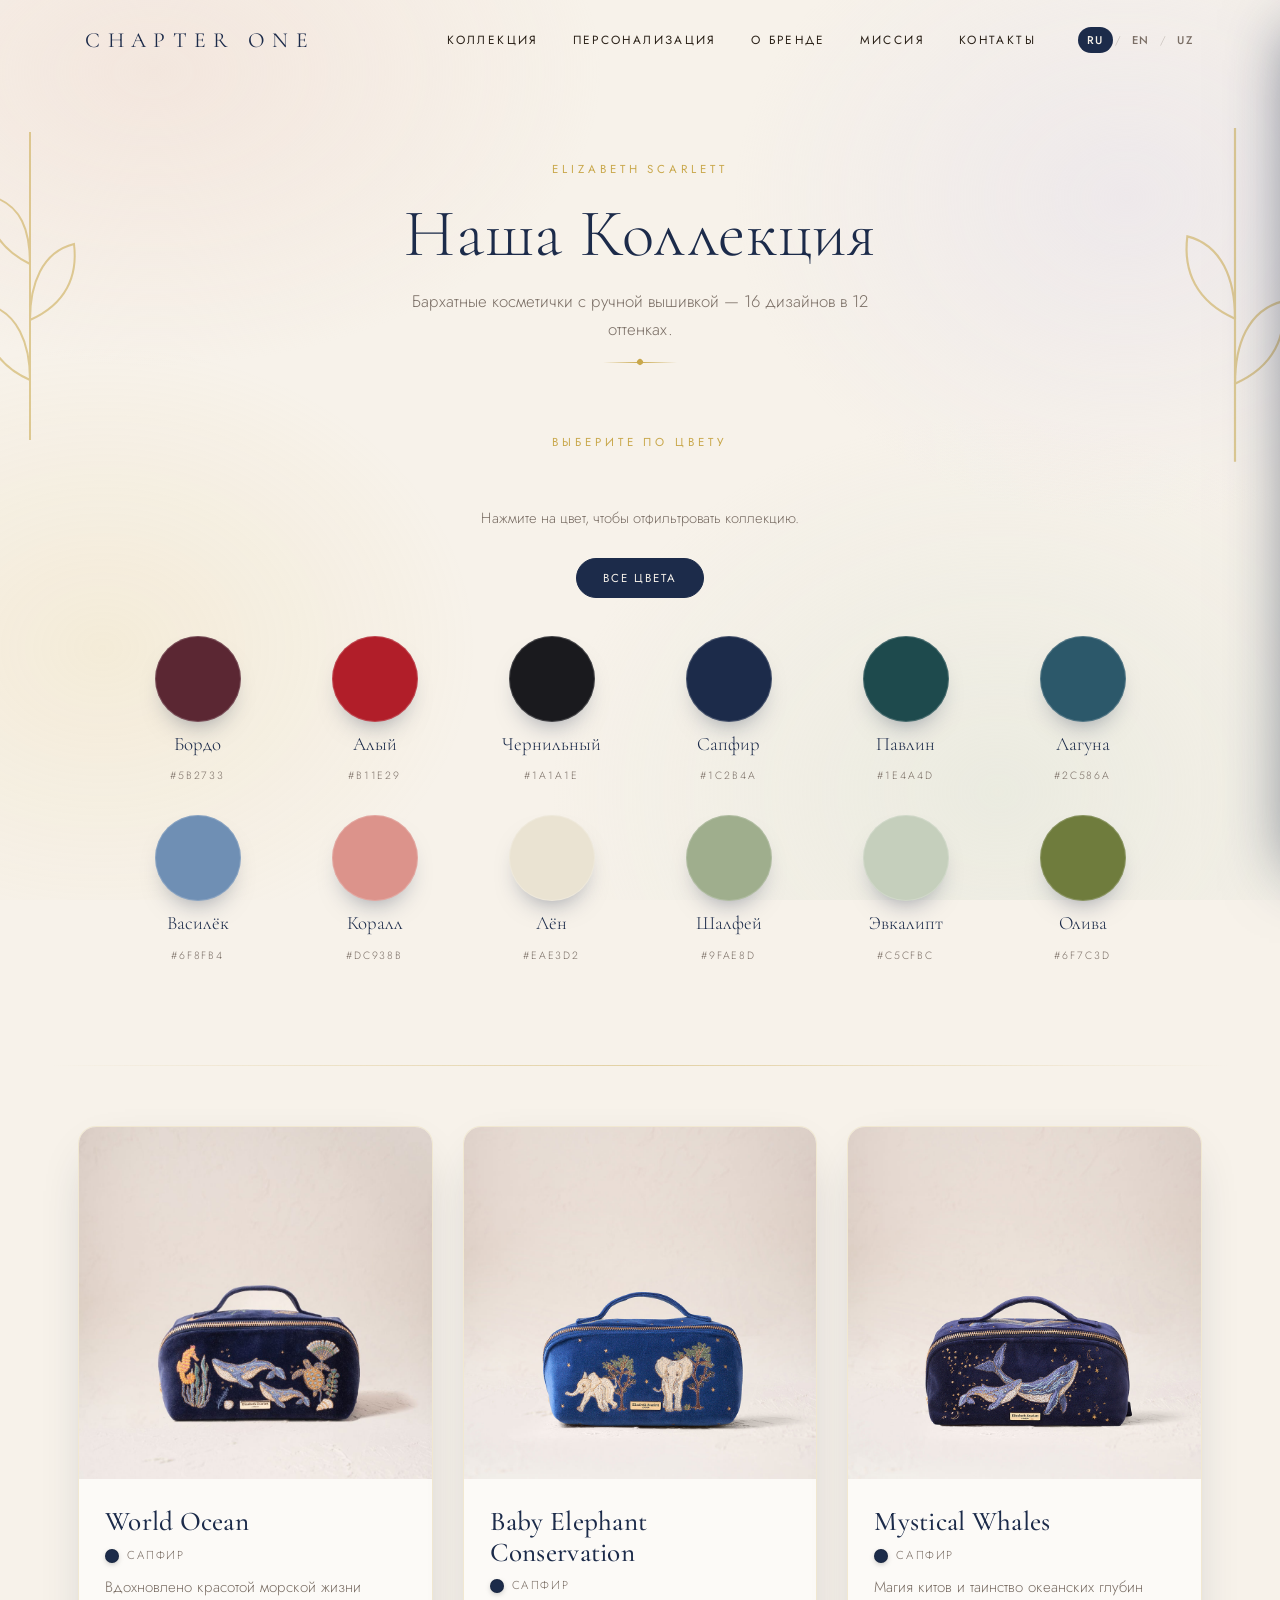
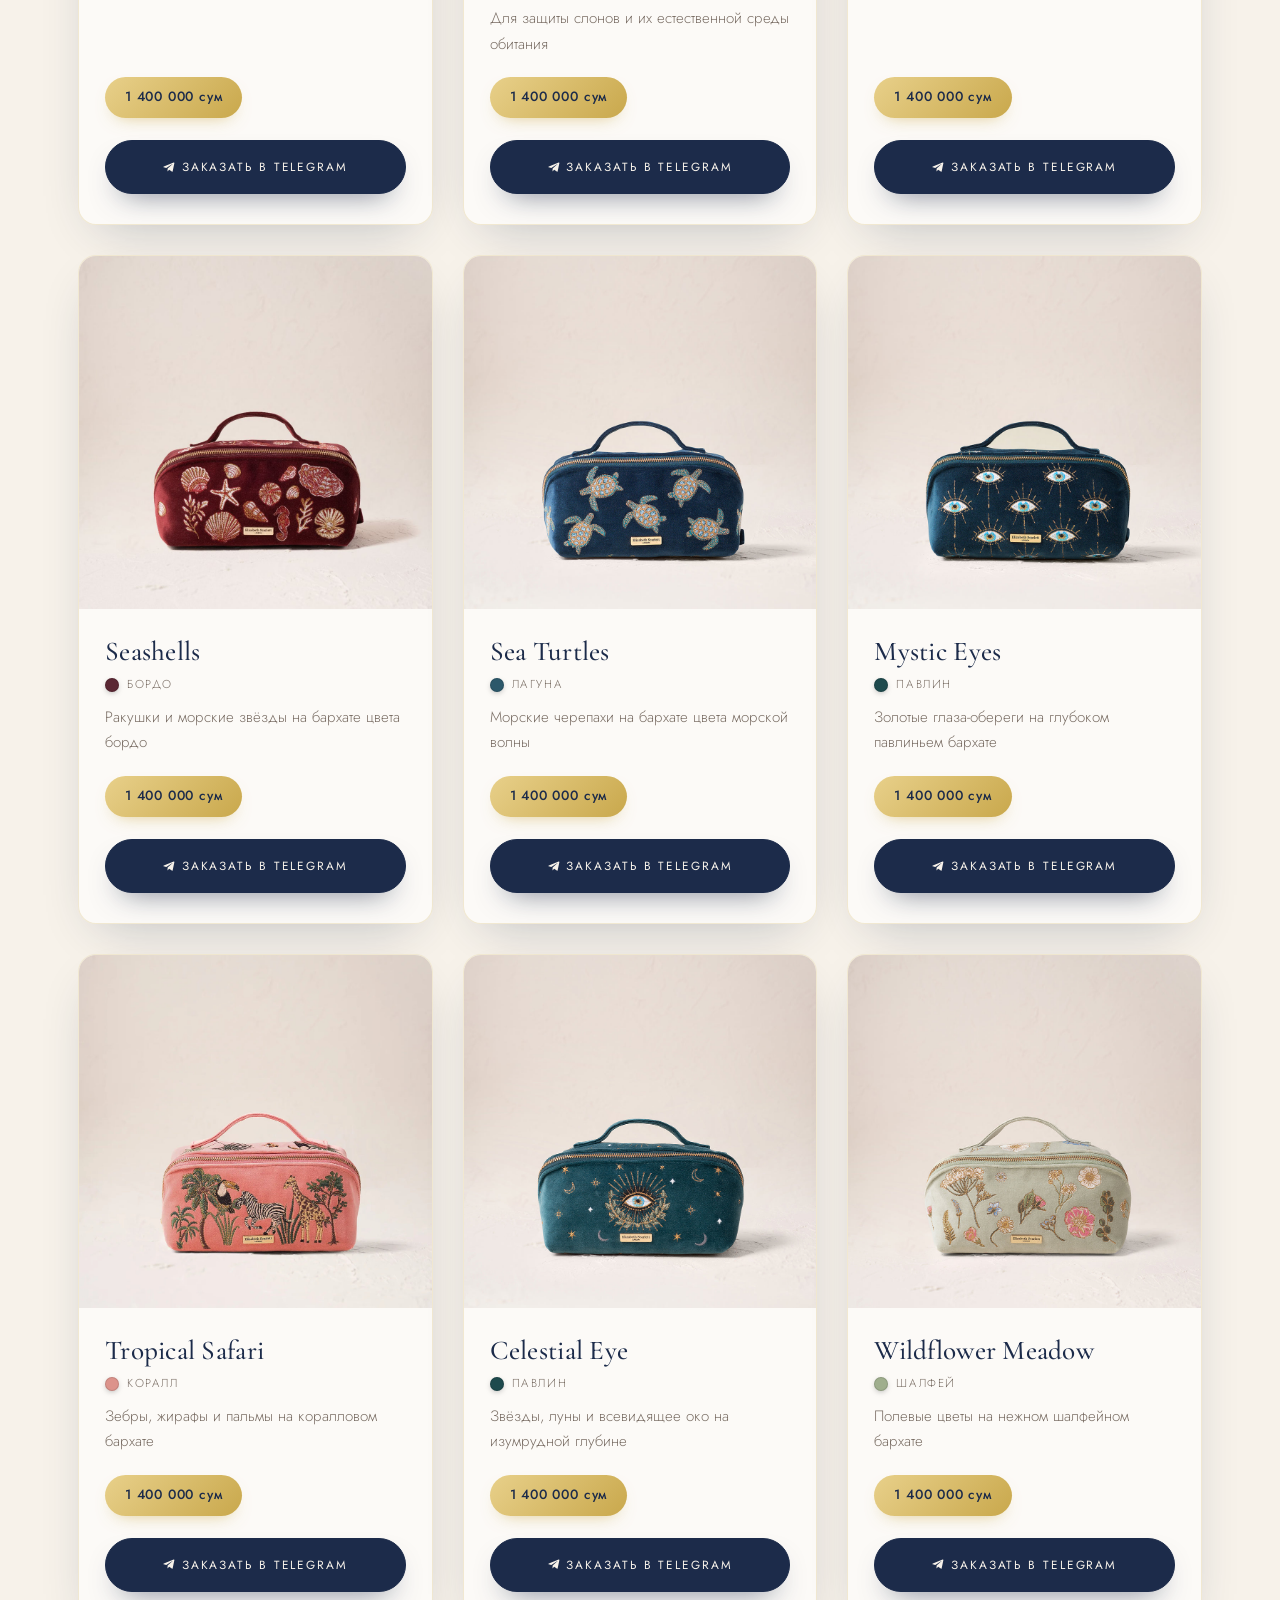
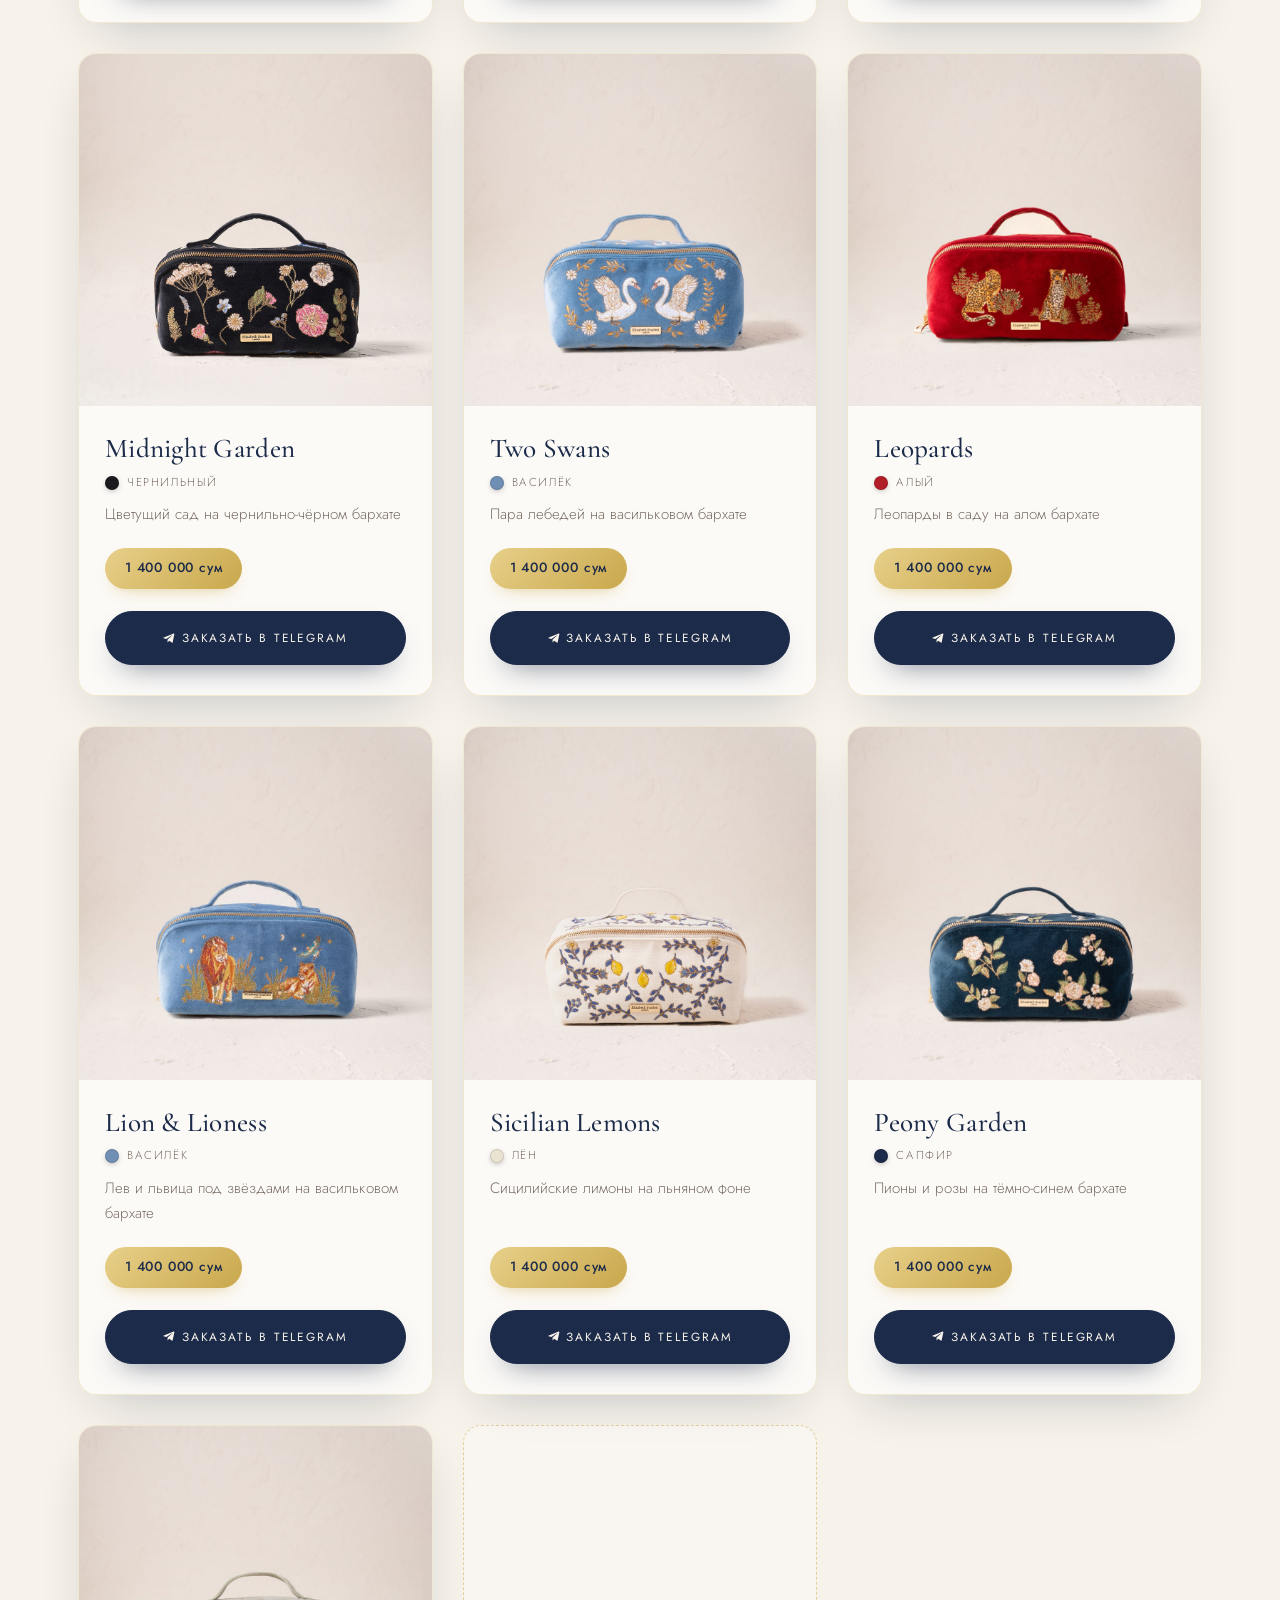
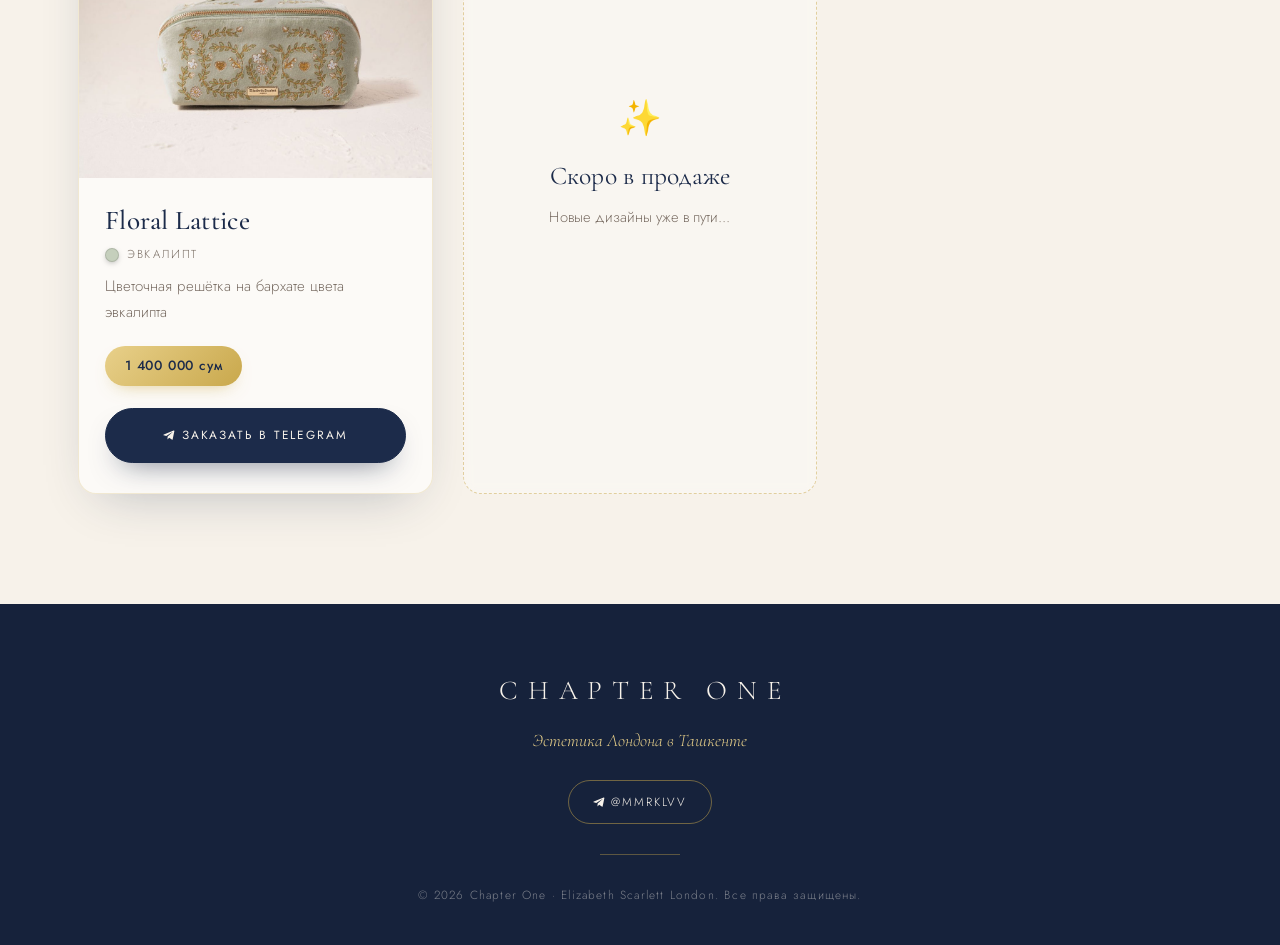
==== collection.html @ e84ec3f2 "Add Chapter One website" ====
<!DOCTYPE html>
<html lang="ru">
<head>
<meta charset="UTF-8" />
<meta name="viewport" content="width=device-width, initial-scale=1.0" />
<title>Коллекция · Chapter One · Elizabeth Scarlett</title>
<meta name="description" content="Полная коллекция Chapter One — бархатные косметички Elizabeth Scarlett. 16 дизайнов в 12 оттенках. Фильтр по цвету." />
<link rel="stylesheet" href="styles.css">
</head>
<body>

<!-- ===================== NAVBAR ===================== -->
<nav class="nav" id="nav">
  <div class="wrap nav-inner">
    <a href="index.html#top" class="brand">CHAPTER ONE</a>
    <div class="nav-links">
      <a href="collection.html" data-i18n="nav.collection">Коллекция</a>
      <a href="index.html#personalize" data-i18n="nav.personalize">Персонализация</a>
      <a href="index.html#about" data-i18n="nav.about">О бренде</a>
      <a href="index.html#mission" data-i18n="nav.mission">Миссия</a>
      <a href="index.html#contact" data-i18n="nav.contact">Контакты</a>
      <div class="lang-switch" data-switch>
        <button data-set-lang="ru">RU</button><span class="lang-sep">/</span>
        <button data-set-lang="en">EN</button><span class="lang-sep">/</span>
        <button data-set-lang="uz">UZ</button>
      </div>
    </div>
    <button class="burger" id="burger" aria-label="Menu"><span></span><span></span><span></span></button>
  </div>
</nav>

<!-- mobile drawer -->
<div class="scrim" id="scrim"></div>
<aside class="drawer" id="drawer">
  <a href="collection.html" data-i18n="nav.collection" data-close>Коллекция</a>
  <a href="index.html#personalize" data-i18n="nav.personalize" data-close>Персонализация</a>
  <a href="index.html#about" data-i18n="nav.about" data-close>О бренде</a>
  <a href="index.html#mission" data-i18n="nav.mission" data-close>Миссия</a>
  <a href="index.html#contact" data-i18n="nav.contact" data-close>Контакты</a>
  <div class="lang-switch" data-switch>
    <button data-set-lang="ru">RU</button><span class="lang-sep">/</span>
    <button data-set-lang="en">EN</button><span class="lang-sep">/</span>
    <button data-set-lang="uz">UZ</button>
  </div>
</aside>

<span id="top"></span>

<!-- ===================== PAGE HERO ===================== -->
<section class="page-hero">
  <div class="deco deco-1"><svg viewBox="0 0 60 160" fill="none" stroke="#C9A84C" stroke-width="1"><path d="M30 160 C30 110 30 60 30 6"/><path d="M30 130 C12 122 6 108 8 92 C24 96 30 112 30 130"/><path d="M30 100 C48 92 54 78 52 62 C36 66 30 82 30 100"/><path d="M30 72 C14 64 8 52 10 38 C26 42 30 56 30 72"/></svg></div>
  <div class="deco deco-2"><svg viewBox="0 0 60 160" fill="none" stroke="#C9A84C" stroke-width="1"><path d="M30 160 C30 110 30 60 30 6"/><path d="M30 124 C12 116 6 102 8 86 C24 90 30 106 30 124"/><path d="M30 94 C48 86 54 72 52 56 C36 60 30 76 30 94"/></svg></div>
  <div class="wrap">
    <span class="eyebrow" data-i18n="collection.eyebrow">Elizabeth Scarlett</span>
    <h1 data-i18n="collection.title">Наша Коллекция</h1>
    <p data-i18n="page.collection.sub">Бархатные косметички с ручной вышивкой — 16 дизайнов в 12 оттенках.</p>
    <div class="gold-rule"></div>
  </div>
</section>

<!-- ===================== COLOUR FILTER ===================== -->
<section class="colors is-filter" id="colors">
  <div class="wrap">
    <div class="section-head reveal">
      <span class="eyebrow" data-i18n="filter.title">Выберите по цвету</span>
    </div>
    <p class="filter-hint reveal" data-i18n="filter.hint">Нажмите на цвет, чтобы отфильтровать коллекцию.</p>
    <div class="filter-allwrap reveal">
      <button class="filter-all active" id="filterAll" data-i18n="filter.all">Все цвета</button>
    </div>
    <div class="swatch-grid" id="swatchGrid"><!-- swatches/filters rendered by JS --></div>
  </div>
</section>

<div class="section-divider"></div>

<!-- ===================== FULL GRID ===================== -->
<section class="collection" id="collection" style="padding-top:60px">
  <div class="wrap">
    <div class="grid" id="grid"><!-- all product cards rendered by JS --></div>
    <p class="empty-note" id="emptyNote" data-i18n="filter.empty">В этом цвете пока нет дизайнов.</p>
  </div>
</section>

<!-- ===================== FOOTER ===================== -->
<footer class="footer">
  <div class="wrap">
    <a href="index.html#top" class="fbrand" style="display:inline-block">CHAPTER ONE</a>
    <div class="ftag" data-i18n="footer.tagline">Эстетика Лондона в Ташкенте</div>
    <a href="https://t.me/mmrklvv" target="_blank" rel="noopener" class="footer-tg">
      <svg class="tg-ico" viewBox="0 0 24 24"><path d="M21.94 4.3 18.7 19.6c-.24 1.08-.88 1.34-1.78.84l-4.92-3.62-2.37 2.28c-.26.26-.48.48-.98.48l.35-4.98 9.06-8.18c.4-.35-.08-.55-.62-.2L6.27 13.5l-4.83-1.5c-1.05-.33-1.07-1.05.22-1.55L20.6 2.8c.87-.32 1.64.2 1.34 1.5Z"/></svg>
      <span>@mmrklvv</span>
    </a>
    <div class="footer-rule"></div>
    <div class="copy" data-i18n="footer.copyright">© 2026 Chapter One · Elizabeth Scarlett London. Все права защищены.</div>
  </div>
</footer>

<script src="app.js"></script>
</body>
</html>
---- styles.css ----
@import url('https://fonts.googleapis.com/css2?family=Cormorant+Garamond:ital,wght@0,300;0,400;0,500;0,600;1,400;1,500&family=Jost:wght@300;400;500&display=swap');

:root{
  --cream:#F7F2EA;
  --cream-dark:#EDE6D6;
  --navy:#1C2B4A;
  --navy-deep:#16223B;
  --gold:#C9A84C;
  --gold-light:#E8D08A;
  --blush:#F0DDD4;
  --lavender:#E5E0EC;
  --sage:#DDE3D5;
  /* ---- velvet collection palette ---- */
  --mulberry:#5B2733;     /* Бордо «Тутовый сад» */
  --scarlet:#B11E29;      /* Алый «Сафьян» */
  --ink:#1A1A1E;          /* Чернильный «Полночь в саду» */
  --peacock:#1E4A4D;      /* Павлин «Изумрудная глубина» */
  --lagoon:#2C586A;       /* Лагуна «Тёплое море» */
  --cornflower:#6F8FB4;   /* Василёк «Утренний свет» */
  --coral:#DC938B;        /* Коралл «Розовый сафари» */
  --linen:#EAE3D2;        /* Лён «Сицилийский лимон» */
  --velvet-sage:#9FAE8D;  /* Шалфей «Дикий луг» */
  --eucalyptus:#C5CFBC;   /* Эвкалипт «Утренняя дымка» */
  --olive:#6F7C3D;        /* Олива «Тосканская роща» */
  /* (Сапфир «Лондонская ночь» = --navy #1C2B4A) */
  --text-dark:#2A2118;
  --text-muted:#7A6E65;
  --serif:'Cormorant Garamond', Georgia, serif;
  --sans:'Jost', system-ui, sans-serif;
  --shadow-soft:0 18px 50px -22px rgba(28,43,74,.30);
  --shadow-card:0 22px 60px -28px rgba(28,43,74,.40);
  --maxw:1180px;
}

*,*::before,*::after{box-sizing:border-box;margin:0;padding:0}

html{scroll-behavior:smooth;-webkit-text-size-adjust:100%}

body{
  font-family:var(--sans);
  font-weight:300;
  color:var(--text-dark);
  background:var(--cream);
  line-height:1.7;
  overflow-x:hidden;
  position:relative;
}

/* watercolor texture layer over the whole page */
body::before{
  content:"";
  position:fixed;
  inset:0;
  z-index:0;
  pointer-events:none;
  background:
    radial-gradient(640px 420px at 12% 8%, rgba(240,221,212,.55), transparent 70%),
    radial-gradient(560px 460px at 88% 22%, rgba(229,224,236,.50), transparent 70%),
    radial-gradient(620px 520px at 78% 88%, rgba(221,227,213,.45), transparent 72%),
    radial-gradient(520px 420px at 8% 72%, rgba(232,208,138,.18), transparent 72%);
}

img{max-width:100%;display:block}
a{color:inherit;text-decoration:none}
button{font-family:inherit;cursor:pointer;border:none;background:none}
ul{list-style:none}

.wrap{max-width:var(--maxw);margin:0 auto;padding:0 28px;position:relative;z-index:2}

h1,h2,h3,h4{font-family:var(--serif);font-weight:400;line-height:1.12;color:var(--navy);letter-spacing:.01em}

/* ----- decorative bits ----- */
.eyebrow{
  font-family:var(--sans);
  font-weight:400;
  text-transform:uppercase;
  letter-spacing:.34em;
  font-size:.72rem;
  color:var(--gold);
}
.gold-rule{
  width:74px;height:1px;margin:18px auto 0;
  background:linear-gradient(90deg,transparent,var(--gold),transparent);
  position:relative;
}
.gold-rule::after{
  content:"";position:absolute;top:50%;left:50%;
  width:6px;height:6px;border-radius:50%;
  background:var(--gold);transform:translate(-50%,-50%) rotate(45deg);
}
.section-divider{
  height:1px;max-width:var(--maxw);margin:0 auto;
  background:linear-gradient(90deg,transparent,rgba(201,168,76,.45),transparent);
  position:relative;z-index:2;
}

.btn{
  display:inline-flex;align-items:center;gap:.55em;
  font-family:var(--sans);font-weight:400;
  letter-spacing:.16em;text-transform:uppercase;font-size:.74rem;
  padding:16px 30px;border-radius:40px;
  transition:transform .35s ease, box-shadow .35s ease, background .35s ease, color .35s ease;
  white-space:nowrap;
}
.btn-primary{
  background:var(--navy);color:var(--cream);
  border:1px solid var(--navy);
  box-shadow:0 14px 30px -16px rgba(28,43,74,.7);
}
.btn-primary:hover{
  background:var(--gold);border-color:var(--gold);color:var(--navy);
  transform:translateY(-3px);
  box-shadow:0 20px 38px -16px rgba(201,168,76,.6);
}
.btn-outline{
  border:1px solid rgba(201,168,76,.7);color:var(--navy);
  background:rgba(255,255,255,.4);
}
.btn-outline:hover{
  border-color:var(--gold);background:var(--gold);color:var(--navy);
  transform:translateY(-3px);
}
.btn-gold{
  background:var(--gold);color:var(--navy);border:1px solid var(--gold);
}
.btn-gold:hover{
  background:var(--gold-light);transform:translateY(-3px);
  box-shadow:0 18px 34px -16px rgba(201,168,76,.65);
}
.tg-ico{width:1.05em;height:1.05em;fill:currentColor;flex:none}

/* twinkling star field helpers */
.star{
  position:absolute;color:var(--gold);
  pointer-events:none;opacity:.0;
  animation:twinkle 4s ease-in-out infinite;
  z-index:1;
}
@keyframes twinkle{
  0%,100%{opacity:.15;transform:scale(.8)}
  50%{opacity:.9;transform:scale(1.15)}
}
@keyframes floaty{
  0%,100%{transform:translateY(0) rotate(0)}
  50%{transform:translateY(-16px) rotate(8deg)}
}

/* reveal on scroll */
.reveal{opacity:0;transform:translateY(34px);transition:opacity .9s ease, transform .9s cubic-bezier(.2,.7,.2,1)}
.reveal.is-visible{opacity:1;transform:none}
.reveal.d1{transition-delay:.08s}
.reveal.d2{transition-delay:.16s}
.reveal.d3{transition-delay:.24s}
.reveal.d4{transition-delay:.32s}

/* ============ LANGUAGE SPLASH ============ */
#splash{
  position:fixed;inset:0;z-index:1000;
  display:flex;align-items:center;justify-content:center;
  background:
    radial-gradient(800px 600px at 50% 30%, rgba(232,208,138,.18), transparent 70%),
    var(--cream);
  transition:opacity .8s ease, visibility .8s ease;
}
#splash.hide{opacity:0;visibility:hidden}
.splash-inner{text-align:center;padding:30px;position:relative;z-index:2}
.splash-mark{
  font-family:var(--serif);font-weight:300;
  font-size:clamp(2.4rem,7vw,4rem);
  letter-spacing:.42em;color:var(--navy);
  padding-left:.42em;
  opacity:0;animation:fadeUp .9s ease .15s forwards;
}
.splash-sub{
  margin-top:14px;font-size:.78rem;letter-spacing:.32em;
  text-transform:uppercase;color:var(--gold);
  opacity:0;animation:fadeUp .9s ease .35s forwards;
}
.splash-wreath{
  width:150px;height:150px;margin:0 auto 26px;
  opacity:0;animation:fadeUp .9s ease forwards;
}
.splash-line{
  margin:30px 0 26px;font-size:.7rem;letter-spacing:.28em;
  text-transform:uppercase;color:var(--text-muted);
  opacity:0;animation:fadeUp .9s ease .5s forwards;
}
.splash-btns{display:flex;gap:14px;justify-content:center;flex-wrap:wrap}
.lang-btn{
  font-family:var(--sans);font-weight:400;
  letter-spacing:.18em;text-transform:uppercase;font-size:.78rem;
  padding:14px 30px;border-radius:40px;
  border:1px solid rgba(201,168,76,.55);
  color:var(--navy);background:rgba(255,255,255,.5);
  transition:all .35s ease;opacity:0;transform:translateY(16px);
}
.lang-btn:hover{background:var(--navy);color:var(--cream);border-color:var(--navy);transform:translateY(-3px)}
.splash-btns .lang-btn:nth-child(1){animation:fadeUp .7s ease .6s forwards}
.splash-btns .lang-btn:nth-child(2){animation:fadeUp .7s ease .74s forwards}
.splash-btns .lang-btn:nth-child(3){animation:fadeUp .7s ease .88s forwards}
@keyframes fadeUp{to{opacity:1;transform:none}}

/* ============ NAVBAR ============ */
.nav{
  position:fixed;top:0;left:0;right:0;z-index:200;
  transition:background .4s ease, box-shadow .4s ease, padding .4s ease;
  padding:22px 0;
}
.nav.scrolled{
  background:rgba(247,242,234,.92);
  backdrop-filter:blur(10px);
  box-shadow:0 8px 30px -18px rgba(28,43,74,.4);
  padding:14px 0;
}
.nav-inner{display:flex;align-items:center;justify-content:space-between;gap:20px}
.brand{
  font-family:var(--serif);font-weight:400;
  font-size:1.35rem;letter-spacing:.34em;color:var(--navy);
  padding-left:.34em;white-space:nowrap;
}
.nav-links{display:flex;align-items:center;gap:34px}
.nav-links a{
  font-size:.74rem;letter-spacing:.2em;text-transform:uppercase;
  color:var(--text-dark);position:relative;padding:4px 0;font-weight:400;
}
.nav-links a::after{
  content:"";position:absolute;left:0;bottom:-2px;width:0;height:1px;
  background:var(--gold);transition:width .35s ease;
}
.nav-links a:hover{color:var(--navy)}
.nav-links a:hover::after{width:100%}

.lang-switch{display:flex;align-items:center;gap:2px;margin-left:8px}
.lang-switch button{
  font-size:.7rem;letter-spacing:.12em;font-weight:500;
  color:var(--text-muted);padding:5px 9px;border-radius:20px;
  transition:all .3s ease;
}
.lang-switch button.active{background:var(--navy);color:var(--cream)}
.lang-switch button:not(.active):hover{color:var(--navy)}
.lang-sep{color:rgba(122,110,101,.4);font-size:.7rem}

.burger{display:none;flex-direction:column;gap:5px;padding:8px;z-index:210}
.burger span{display:block;width:24px;height:1.6px;background:var(--navy);transition:.35s ease}
.burger.open span:nth-child(1){transform:translateY(6.6px) rotate(45deg)}
.burger.open span:nth-child(2){opacity:0}
.burger.open span:nth-child(3){transform:translateY(-6.6px) rotate(-45deg)}

/* mobile drawer */
.drawer{
  position:fixed;top:0;right:0;bottom:0;width:78%;max-width:330px;
  background:var(--cream);z-index:205;
  transform:translateX(100%);transition:transform .45s cubic-bezier(.4,0,.2,1);
  box-shadow:-20px 0 60px -30px rgba(28,43,74,.6);
  padding:96px 34px 40px;display:flex;flex-direction:column;gap:6px;
}
.drawer.open{transform:translateX(0)}
.drawer a{
  font-family:var(--serif);font-size:1.5rem;color:var(--navy);
  padding:14px 0;border-bottom:1px solid rgba(201,168,76,.25);
}
.drawer .lang-switch{margin:24px 0 0}
.scrim{
  position:fixed;inset:0;background:rgba(28,43,74,.35);
  z-index:204;opacity:0;visibility:hidden;transition:.4s ease;
}
.scrim.open{opacity:1;visibility:visible}

/* ============ HERO ============ */
.hero{
  min-height:100vh;display:flex;align-items:center;
  position:relative;overflow:hidden;padding:140px 0 80px;
}
.hero-grid{
  display:grid;grid-template-columns:1.05fr .95fr;gap:50px;align-items:center;
}
.hero-overline{margin-bottom:26px}
.hero h1{
  font-size:clamp(2.6rem,6vw,5rem);
  font-weight:300;line-height:1.04;letter-spacing:.005em;
}
.hero h1 .accent{font-style:italic;color:var(--gold)}
.hero-sub{
  font-family:var(--serif);font-style:italic;font-weight:400;
  font-size:clamp(1.15rem,2.3vw,1.6rem);
  color:var(--text-muted);margin-top:24px;max-width:30ch;
}
.hero-cta{display:flex;gap:16px;margin-top:40px;flex-wrap:wrap}

.hero-art{position:relative;display:flex;justify-content:center;align-items:center;min-height:420px}
.hero-medallion{
  width:min(440px,90%);aspect-ratio:1;border-radius:50%;
  background:
    radial-gradient(circle at 50% 42%, rgba(255,255,255,.6), transparent 60%),
    radial-gradient(circle, rgba(229,224,236,.7), rgba(240,221,212,.5));
  display:flex;align-items:center;justify-content:center;
  box-shadow:inset 0 0 80px rgba(201,168,76,.12);
  position:relative;
}
.hero-medallion::before{
  content:"";position:absolute;inset:14px;border-radius:50%;
  border:1px solid rgba(201,168,76,.35);
}
.hero-medallion::after{
  content:"";position:absolute;inset:28px;border-radius:50%;
  border:1px dashed rgba(201,168,76,.3);
}
.hero-wreath{width:84%;animation:floaty 9s ease-in-out infinite}

/* ============ COLLECTION ============ */
section{position:relative;z-index:2}
.section-head{text-align:center;max-width:620px;margin:0 auto 60px}
.section-head .eyebrow{display:block;margin-bottom:16px}
.section-head h2{font-size:clamp(2.2rem,4.5vw,3.4rem);font-weight:300}
.section-head p{color:var(--text-muted);margin-top:18px;font-size:1rem}

.collection{padding:110px 0}
.grid{
  display:grid;grid-template-columns:repeat(3,1fr);gap:30px;
}
.card{
  background:rgba(255,255,255,.62);
  border:1px solid rgba(201,168,76,.22);
  border-radius:18px;overflow:hidden;
  display:flex;flex-direction:column;
  box-shadow:var(--shadow-soft);
  transition:transform .5s cubic-bezier(.2,.7,.2,1), box-shadow .5s ease, border-color .5s ease;
  position:relative;
}
.card:hover{
  transform:translateY(-10px);
  box-shadow:var(--shadow-card),0 0 0 1px rgba(201,168,76,.5);
  border-color:rgba(201,168,76,.6);
}
.card-img{
  background:linear-gradient(160deg,var(--cream-dark),var(--cream));
  aspect-ratio:1/1;overflow:hidden;
}
.card-img img{
  width:100%;height:100%;object-fit:cover;
  transition:transform .8s cubic-bezier(.2,.7,.2,1);
}
.card:hover .card-img img{transform:scale(1.05)}
.card-body{padding:28px 26px 30px;display:flex;flex-direction:column;flex:1}
.card-body h3{font-size:1.7rem;font-weight:500}
.card-color{display:flex;align-items:center;gap:8px;margin-top:8px;font-size:.72rem;letter-spacing:.14em;text-transform:uppercase;color:var(--text-muted)}
.card-color .dot{width:14px;height:14px;border-radius:50%;box-shadow:inset 0 0 0 1px rgba(0,0,0,.12), 0 2px 6px -2px rgba(0,0,0,.4);flex:none}
.card-body .desc{color:var(--text-muted);margin:10px 0 20px;font-size:.94rem;flex:1}
.price-pill{
  align-self:flex-start;
  background:linear-gradient(135deg,var(--gold-light),var(--gold));
  color:var(--navy);font-weight:500;letter-spacing:.06em;
  padding:9px 20px;border-radius:30px;font-size:.84rem;
  margin-bottom:22px;box-shadow:0 8px 18px -10px rgba(201,168,76,.7);
}
.card .btn{justify-content:center;width:100%}

/* coming soon */
.card-soon{
  background:rgba(255,255,255,.32);
  backdrop-filter:blur(6px);
  border:1.5px dashed rgba(201,168,76,.5);
  border-radius:18px;
  display:flex;flex-direction:column;align-items:center;justify-content:center;
  text-align:center;padding:50px 30px;min-height:300px;gap:14px;
  transition:transform .5s ease, border-color .5s ease;
}
.card-soon:hover{transform:translateY(-6px);border-color:var(--gold)}
.card-soon .soon-ico{font-size:2.2rem;animation:floaty 7s ease-in-out infinite}
.card-soon h3{font-size:1.6rem;font-weight:400;color:var(--navy)}
.card-soon p{color:var(--text-muted);font-size:.92rem;max-width:24ch}

/* ============ FEATURES ============ */
.features{padding:100px 0;background:linear-gradient(180deg,transparent,rgba(237,230,214,.5),transparent)}
.feat-grid{display:grid;grid-template-columns:repeat(4,1fr);gap:24px}
.feat{
  background:rgba(255,255,255,.6);
  border:1px solid rgba(201,168,76,.28);
  border-radius:16px;padding:34px 24px;text-align:center;
  transition:transform .5s ease, box-shadow .5s ease;
}
.feat:hover{transform:translateY(-6px);box-shadow:var(--shadow-soft)}
.feat-ico{
  width:64px;height:64px;border-radius:50%;
  background:var(--navy);color:var(--gold-light);
  display:flex;align-items:center;justify-content:center;
  margin:0 auto 20px;font-size:1.5rem;
  box-shadow:0 12px 26px -14px rgba(28,43,74,.7);
}
.feat-ico svg{width:30px;height:30px;stroke:var(--gold-light);fill:none;stroke-width:1.4}
.feat h4{font-size:1.3rem;font-weight:500;margin-bottom:8px}
.feat p{color:var(--text-muted);font-size:.88rem}

/* ============ ABOUT ============ */
.about{padding:110px 0}
.about-grid{display:grid;grid-template-columns:1.1fr .9fr;gap:64px;align-items:center}
.about-text .eyebrow{display:block;margin-bottom:18px}
.about-text h2{font-size:clamp(2rem,4vw,3rem);font-weight:300;margin-bottom:26px}
.about-body{color:var(--text-dark);font-size:1.04rem;line-height:1.85;font-weight:300}
.about-body::first-letter{
  font-family:var(--serif);font-size:3.6rem;font-weight:500;
  color:var(--gold);float:left;line-height:.82;
  margin:6px 12px 0 0;
}
.about-quote{
  font-family:var(--serif);font-style:italic;font-weight:400;
  font-size:clamp(1.3rem,2.6vw,1.85rem);
  color:var(--navy);margin-top:34px;line-height:1.4;
  padding-left:22px;border-left:2px solid var(--gold);
}
.about-art{position:relative;display:flex;justify-content:center}
.about-frame{
  width:100%;max-width:420px;aspect-ratio:4/5;border-radius:200px 200px 18px 18px;
  overflow:hidden;position:relative;
  border:1px solid rgba(201,168,76,.4);
  box-shadow:var(--shadow-card);
  background:linear-gradient(160deg,var(--navy),var(--navy-deep));
}
.about-frame img{width:100%;height:100%;object-fit:cover;opacity:.96}
.about-badge{
  position:absolute;bottom:-26px;left:-26px;
  width:120px;height:120px;border-radius:50%;
  background:var(--cream);border:1px solid rgba(201,168,76,.5);
  display:flex;flex-direction:column;align-items:center;justify-content:center;
  text-align:center;box-shadow:var(--shadow-soft);
  font-family:var(--serif);
}
.about-badge .b1{font-size:.62rem;letter-spacing:.22em;text-transform:uppercase;color:var(--gold);font-family:var(--sans)}
.about-badge .b2{font-size:1.5rem;color:var(--navy);line-height:1.1}
.about-badge .b3{font-size:.6rem;letter-spacing:.18em;text-transform:uppercase;color:var(--text-muted);font-family:var(--sans)}

/* ============ MISSION ============ */
.mission{
  background:radial-gradient(900px 600px at 50% 0%, #243758, var(--navy) 60%);
  color:var(--cream);padding:120px 0;position:relative;overflow:hidden;
}
.mission .wrap{text-align:center;max-width:760px}
.mission .eyebrow{color:var(--gold-light)}
.mission-pct{
  font-family:var(--serif);font-weight:300;
  font-size:clamp(6rem,18vw,11rem);line-height:.9;
  color:var(--gold);margin:18px 0 6px;
  text-shadow:0 18px 50px rgba(0,0,0,.35);
}
.mission h2{color:var(--cream);font-size:clamp(1.8rem,3.5vw,2.6rem);font-weight:300;margin-bottom:24px}
.mission p{color:rgba(247,242,234,.82);font-size:1.1rem;max-width:60ch;margin:0 auto;font-weight:300}
.mission-ico{display:flex;justify-content:center;gap:30px;margin-top:42px;font-size:2rem}
.mission-ico span{animation:floaty 6s ease-in-out infinite}
.mission-ico span:nth-child(2){animation-delay:.6s}
.mission-ico span:nth-child(3){animation-delay:1.2s}
.mission-ico span:nth-child(4){animation-delay:1.8s}

/* ============ CONTACT ============ */
.contact{padding:120px 0;text-align:center}
.contact h2{font-size:clamp(2.2rem,4.5vw,3.2rem);font-weight:300;margin-bottom:14px}
.contact p.lead{color:var(--text-muted);max-width:46ch;margin:0 auto 38px;font-size:1.05rem}
.contact .btn{font-size:.82rem;padding:20px 40px}
.contact .note{margin-top:22px;font-family:var(--serif);font-style:italic;font-size:1.25rem;color:var(--navy)}

/* ============ FOOTER ============ */
.footer{
  background:var(--navy-deep);color:rgba(247,242,234,.8);
  padding:64px 0 40px;text-align:center;position:relative;
}
.footer .fbrand{
  font-family:var(--serif);font-size:1.7rem;letter-spacing:.36em;
  color:var(--cream);padding-left:.36em;margin-bottom:12px;
}
.footer .ftag{font-style:italic;font-family:var(--serif);font-size:1.1rem;color:var(--gold-light);margin-bottom:24px}
.footer-tg{
  display:inline-flex;align-items:center;gap:.5em;
  border:1px solid rgba(201,168,76,.5);border-radius:40px;
  padding:11px 24px;font-size:.74rem;letter-spacing:.16em;text-transform:uppercase;
  color:var(--cream);transition:all .35s ease;
}
.footer-tg:hover{background:var(--gold);color:var(--navy);border-color:var(--gold)}
.footer-rule{width:80px;height:1px;background:rgba(201,168,76,.4);margin:30px auto}
.footer .copy{font-size:.74rem;letter-spacing:.1em;color:rgba(247,242,234,.45)}

/* decorative sprigs absolutely placed */
.deco{position:absolute;z-index:1;pointer-events:none;opacity:.55}
.deco svg{width:100%;height:100%;display:block}
.deco-1{top:120px;left:-30px;width:120px}
.deco-2{top:30%;right:-20px;width:130px;transform:scaleX(-1)}
.deco-3{bottom:8%;left:2%;width:110px}

/* ============ REAL LOGO ============ */
/* logo image has a cream background (no alpha); multiply blends the seam on cream */
.logo-img{mix-blend-mode:multiply}
.splash-logo{
  width:188px;height:188px;margin:0 auto 22px;border-radius:50%;
  object-fit:cover;mix-blend-mode:multiply;
  opacity:0;animation:fadeUp .9s ease forwards;
}
.hero-logo{
  width:92%;max-width:430px;border-radius:50%;
  mix-blend-mode:multiply;animation:floaty 9s ease-in-out infinite;
}

/* ============ COLORS / SWATCHES ============ */
.colors{padding:100px 0}
.swatch-grid{
  display:grid;grid-template-columns:repeat(6,1fr);gap:30px 22px;max-width:1040px;margin:0 auto;
}
.swatch{display:flex;flex-direction:column;align-items:center;text-align:center;gap:12px}
.swatch-chip{
  width:86px;height:86px;border-radius:50%;
  box-shadow:inset 0 0 0 1px rgba(255,255,255,.18), 0 14px 26px -14px rgba(28,43,74,.5);
  position:relative;transition:transform .45s cubic-bezier(.2,.7,.2,1), box-shadow .45s ease;
}
.swatch-chip::after{
  content:"";position:absolute;inset:0;border-radius:50%;
  border:1px solid rgba(201,168,76,.5);opacity:0;transition:opacity .4s ease;
}
.swatch:hover .swatch-chip{transform:translateY(-6px) scale(1.05)}
.swatch:hover .swatch-chip::after{opacity:1}
.swatch-name{font-family:var(--serif);font-size:1.18rem;color:var(--navy);line-height:1.15}
.swatch-hex{font-size:.66rem;letter-spacing:.18em;color:var(--text-muted);text-transform:uppercase}

/* ============ PERSONALIZATION ============ */
.personalize{padding:110px 0;position:relative}
.personalize .wrap{display:grid;grid-template-columns:1fr 1fr;gap:60px;align-items:center}
.pers-media{position:relative;display:flex;justify-content:center}
.pers-media img{
  width:100%;max-width:440px;border-radius:18px;
  box-shadow:var(--shadow-card);border:1px solid rgba(201,168,76,.3);
}
.pers-media .pers-back{
  position:absolute;width:62%;max-width:280px;border-radius:16px;
  top:-26px;left:6%;transform:rotate(-5deg);z-index:-1;opacity:.92;
  border:1px solid rgba(201,168,76,.3);box-shadow:var(--shadow-soft);
}
.pers-text .eyebrow{display:block;margin-bottom:16px}
.pers-text h2{font-size:clamp(2rem,4vw,3rem);font-weight:300;margin-bottom:18px}
.pers-text .lead{color:var(--text-muted);font-size:1.05rem;margin-bottom:28px;max-width:42ch}
.pers-meta{display:flex;gap:14px;flex-wrap:wrap;margin-bottom:30px}
.pers-pill{
  display:flex;flex-direction:column;gap:2px;
  background:rgba(255,255,255,.6);border:1px solid rgba(201,168,76,.3);
  border-radius:14px;padding:14px 22px;
}
.pers-pill .pk{font-size:.62rem;letter-spacing:.2em;text-transform:uppercase;color:var(--gold)}
.pers-pill .pv{font-family:var(--serif);font-size:1.35rem;color:var(--navy)}
.pers-steps{display:grid;grid-template-columns:repeat(3,1fr);gap:18px;margin-bottom:34px}
.pers-step{text-align:center}
.pers-step .sn{
  width:42px;height:42px;border-radius:50%;margin:0 auto 12px;
  display:flex;align-items:center;justify-content:center;
  background:var(--navy);color:var(--gold-light);font-family:var(--serif);font-size:1.2rem;
}
.pers-step h4{font-size:1.12rem;font-weight:500;margin-bottom:4px}
.pers-step p{font-size:.82rem;color:var(--text-muted)}

/* ============ RESPONSIVE ============ */
@media (max-width:1199px){
  .feat-grid{grid-template-columns:repeat(2,1fr)}
  .swatch-grid{grid-template-columns:repeat(4,1fr)}
}
@media (max-width:900px){
  .hero-grid{grid-template-columns:1fr;text-align:center;gap:36px}
  .hero-overline,.hero-sub{margin-left:auto;margin-right:auto}
  .hero-cta{justify-content:center}
  .hero-art{order:-1;min-height:300px}
  .about-grid{grid-template-columns:1fr;gap:50px}
  .about-art{order:-1}
  .about-quote{margin-left:auto;margin-right:auto}
  .personalize .wrap{grid-template-columns:1fr;gap:46px}
  .pers-media{order:-1}
}
@media (max-width:768px){
  .nav-links{display:none}
  .nav .lang-switch{display:none}
  .burger{display:flex}
  .grid{grid-template-columns:1fr;max-width:420px;margin:0 auto}
  .collection,.about,.features,.mission,.contact,.colors,.personalize{padding-left:0;padding-right:0}
  .collection{padding:80px 0}
  .swatch-grid{grid-template-columns:repeat(3,1fr);gap:26px 16px}
  .deco{display:none}
}
@media (max-width:560px){
  .wrap{padding:0 20px}
  .feat-grid{grid-template-columns:1fr;max-width:360px;margin:0 auto}
  .hero{padding:120px 0 60px}
  .about-badge{width:96px;height:96px;left:50%;transform:translateX(-50%);bottom:-30px}
  .btn{font-size:.7rem;padding:14px 24px}
  .swatch-grid{grid-template-columns:repeat(2,1fr)}
  .swatch-chip{width:74px;height:74px}
  .pers-steps{grid-template-columns:1fr;gap:14px}
  .pers-step{display:flex;align-items:center;gap:14px;text-align:left}
  .pers-step .sn{margin:0}
}
@media (prefers-reduced-motion:reduce){
  *{animation:none!important;transition:none!important}
  .reveal{opacity:1;transform:none}
}

/* ============ HOME COLLECTION PREVIEW ============ */
.view-all-wrap{text-align:center;margin-top:52px}
.view-all-wrap .btn{font-size:.78rem;padding:18px 38px}

/* ============ COLLECTION PAGE ============ */
.page-hero{padding:160px 0 20px;text-align:center;position:relative}
.page-hero .eyebrow{display:block;margin-bottom:16px}
.page-hero h1{font-size:clamp(2.6rem,5.5vw,4.2rem);font-weight:300}
.page-hero p{color:var(--text-muted);margin-top:16px;font-size:1.05rem;max-width:48ch;margin-left:auto;margin-right:auto}

/* swatches double as the colour filter */
.colors.is-filter{padding-top:50px}
.filter-hint{text-align:center;color:var(--text-muted);font-size:.92rem;margin:-6px auto 26px;max-width:46ch}
.filter-allwrap{text-align:center;margin-bottom:38px}
.filter-all{
  display:inline-flex;align-items:center;gap:10px;cursor:pointer;
  border:1px solid rgba(201,168,76,.5);background:rgba(255,255,255,.55);
  border-radius:40px;padding:11px 26px;
  font-family:var(--sans);font-size:.72rem;letter-spacing:.18em;text-transform:uppercase;color:var(--navy);
  transition:all .3s ease;
}
.filter-all:hover{border-color:var(--gold);transform:translateY(-2px)}
.filter-all.active{background:var(--navy);color:var(--cream);border-color:var(--navy)}
.swatch[data-color]{cursor:pointer;border-radius:14px;transition:opacity .35s ease}
.swatch[data-color]:focus-visible{outline:2px solid var(--gold);outline-offset:6px}
.swatch.active .swatch-chip{transform:translateY(-6px) scale(1.07)}
.swatch.active .swatch-chip::after{opacity:1}
.swatch.dimmed{opacity:.4}
.card.hide{display:none}
.empty-note{display:none;text-align:center;color:var(--text-muted);font-style:italic;font-family:var(--serif);font-size:1.3rem;padding:50px 0}
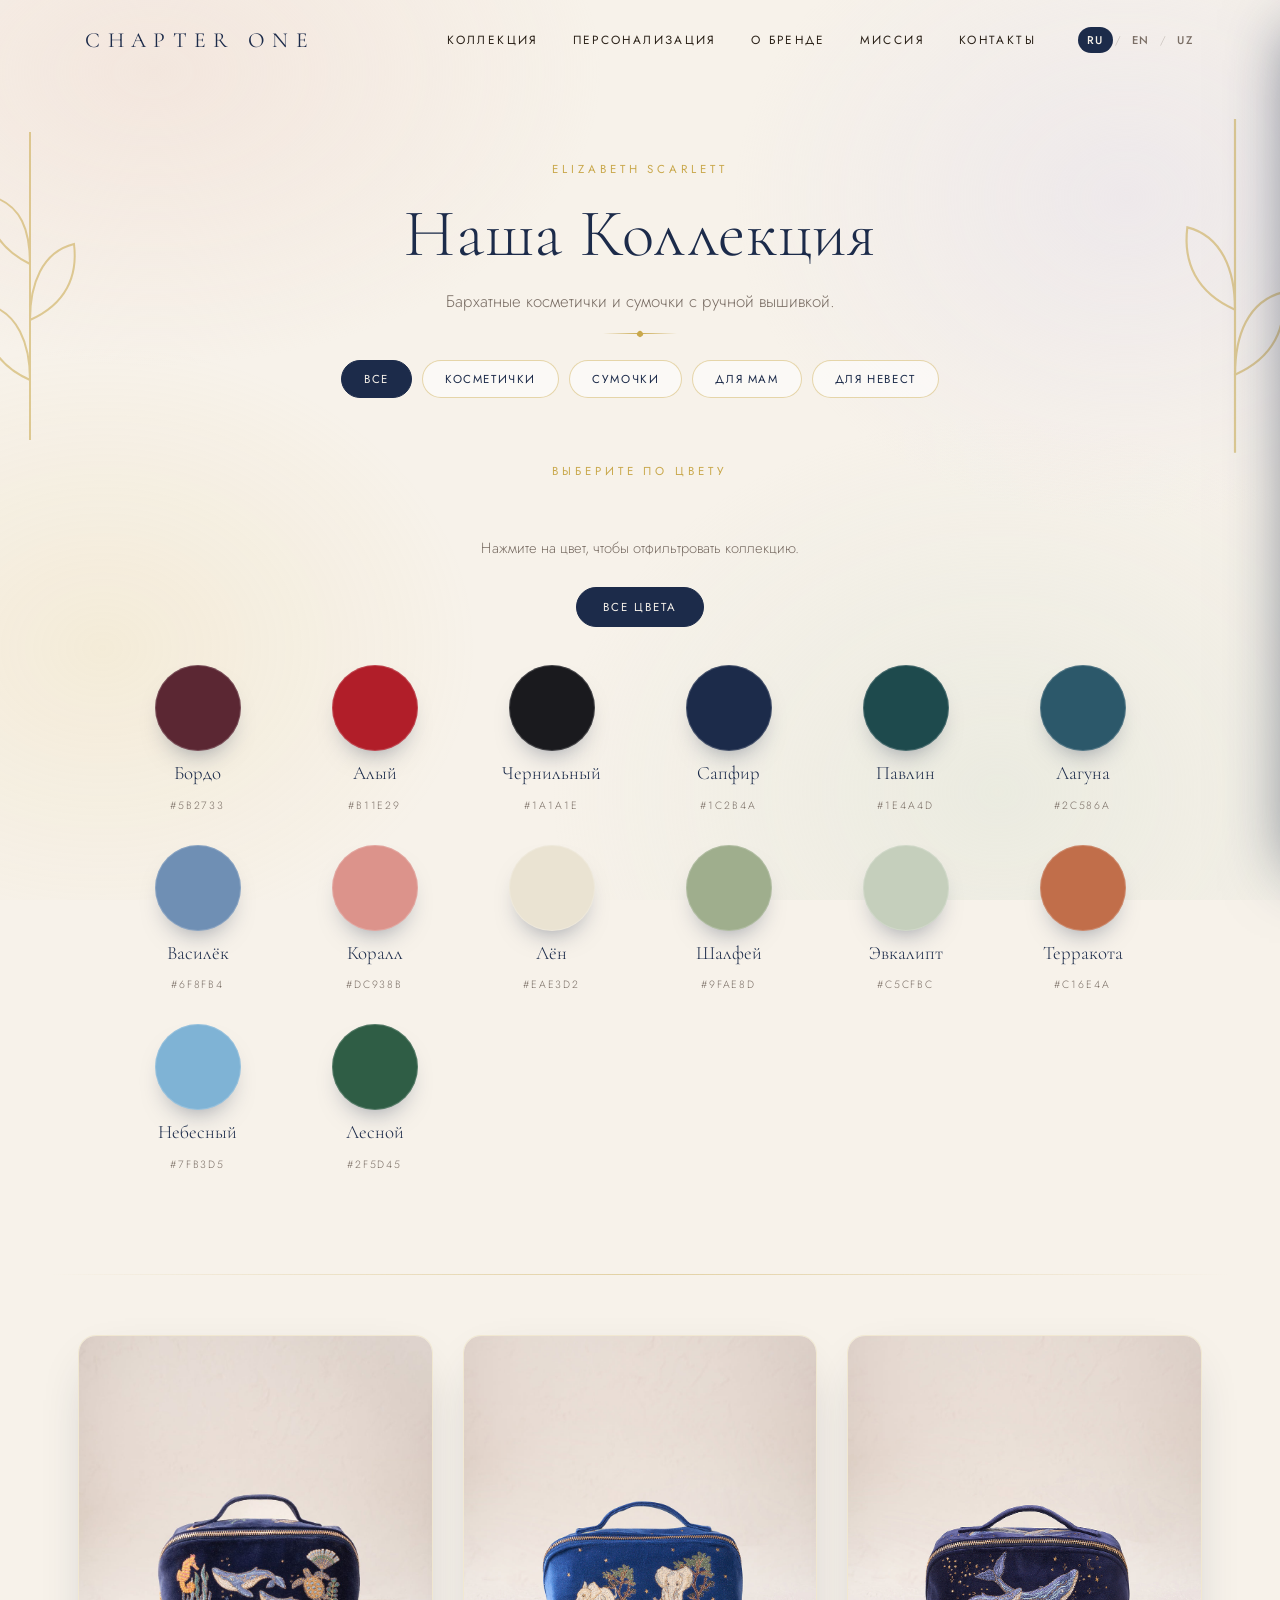
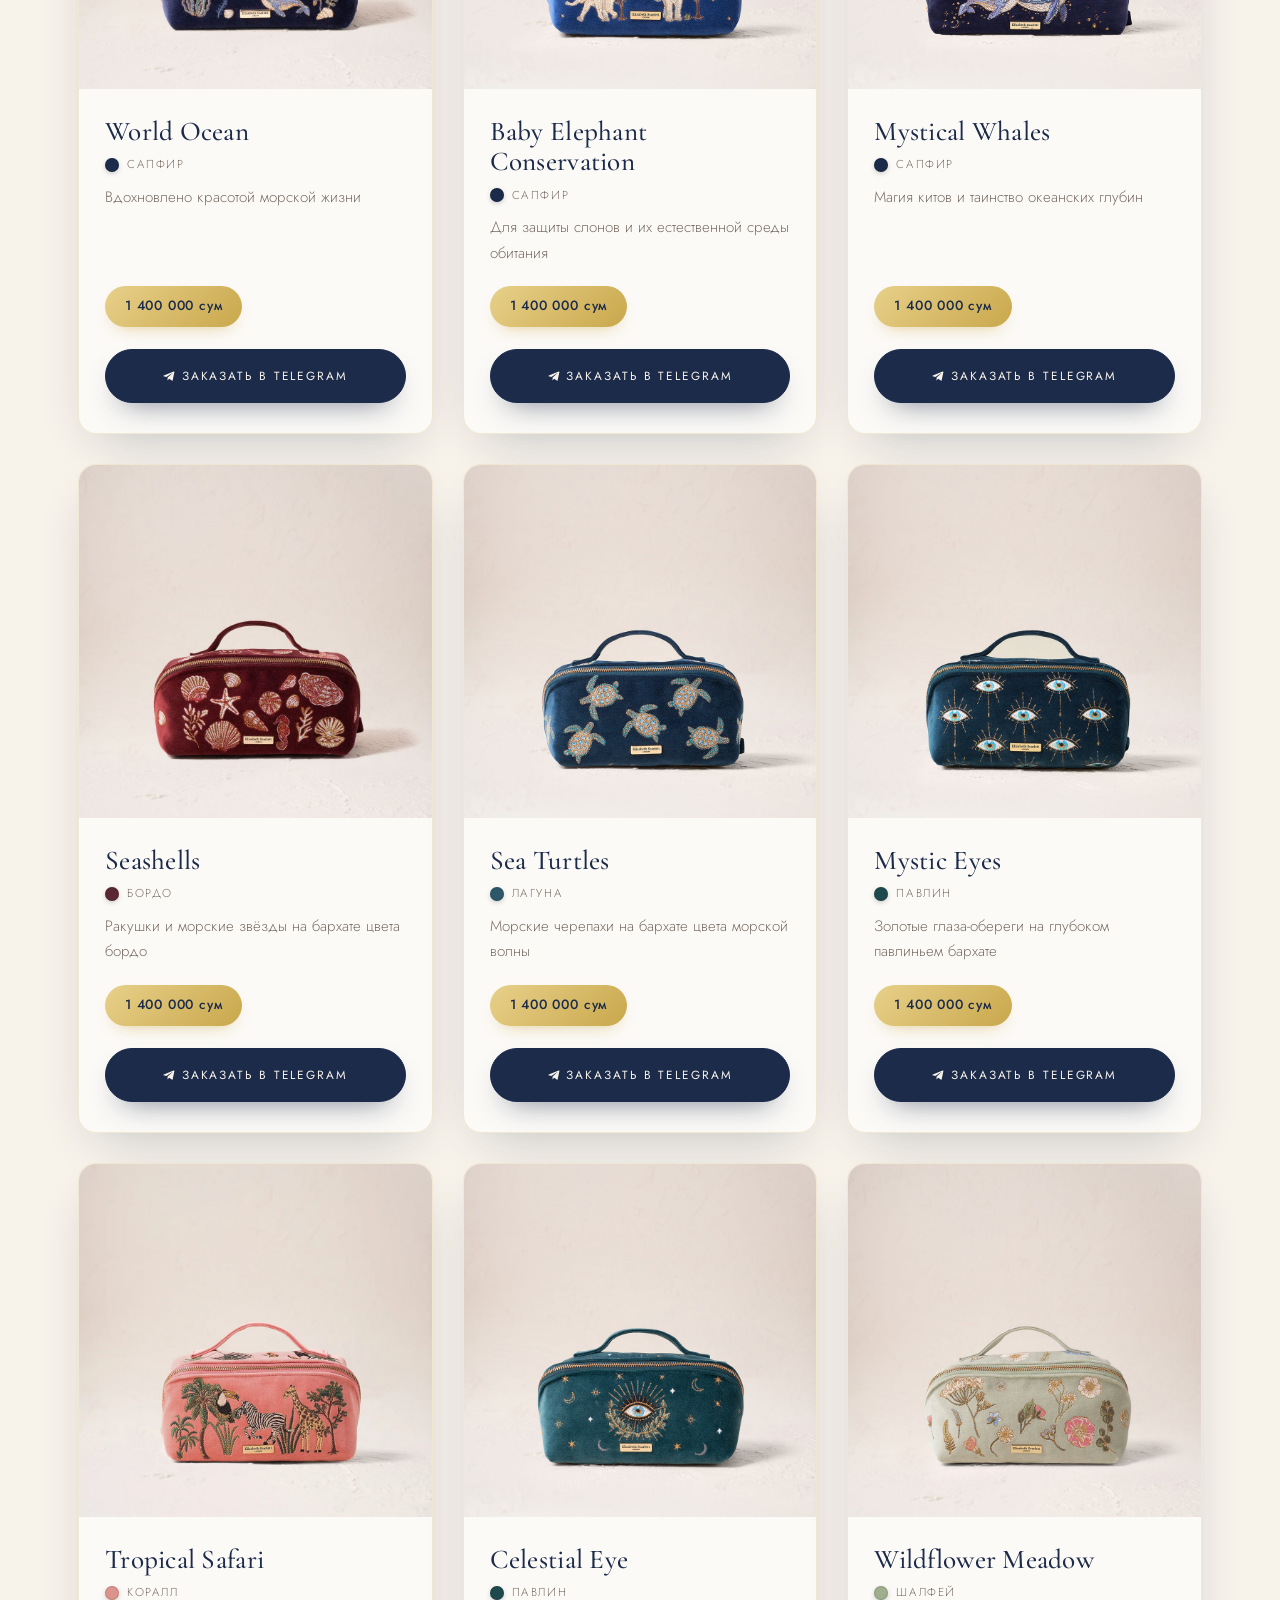
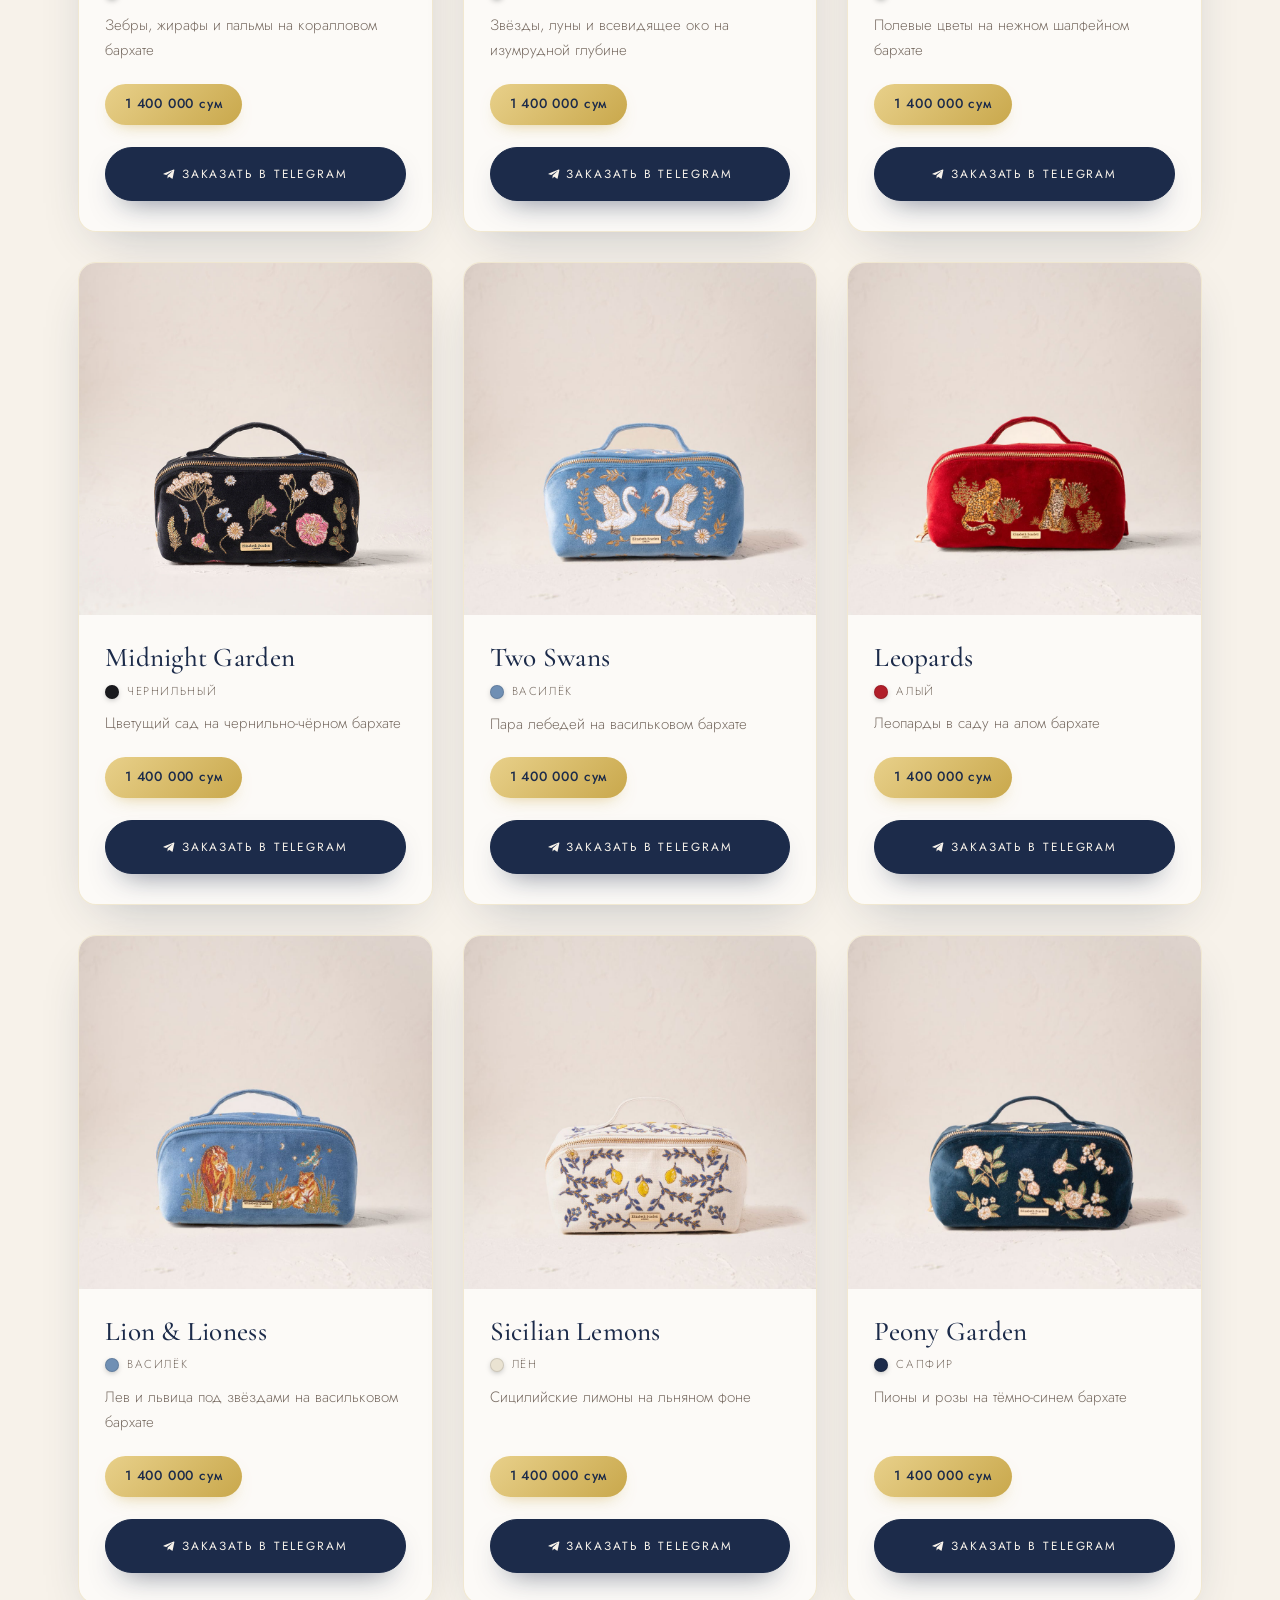
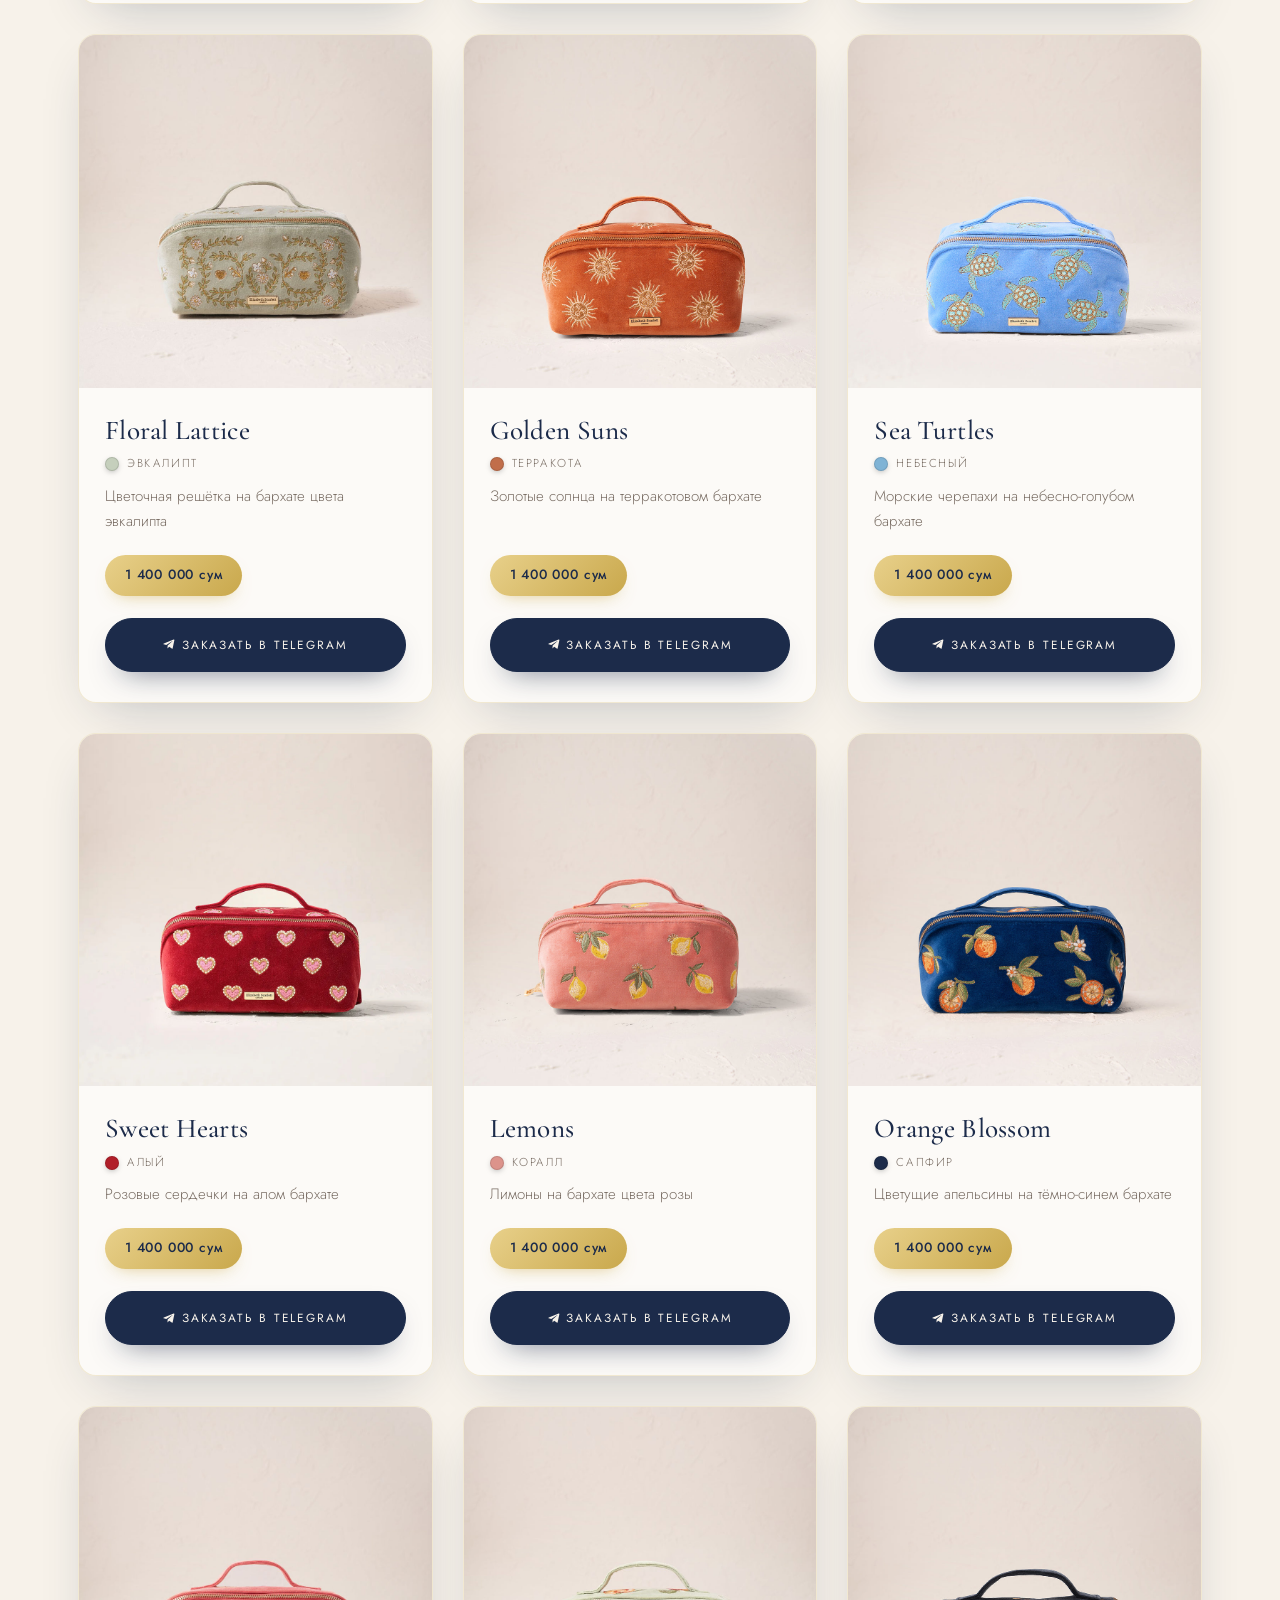
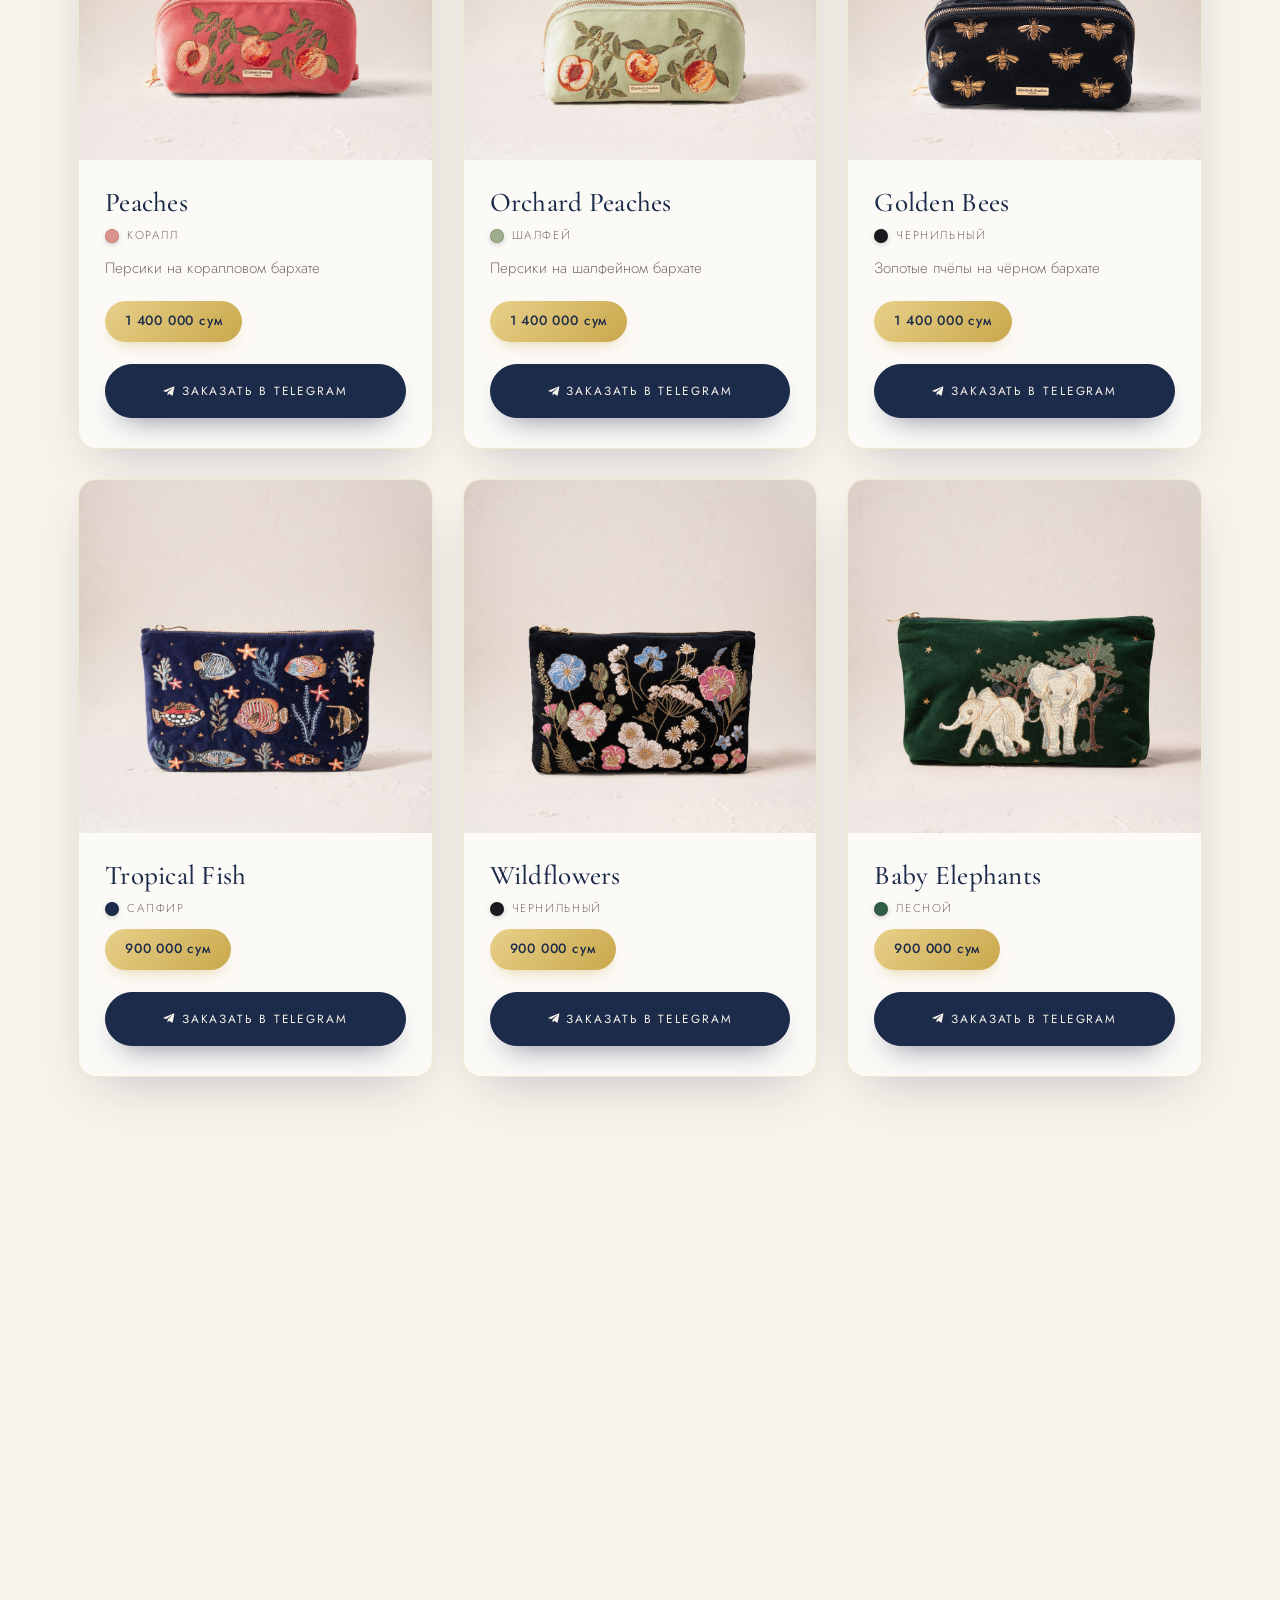
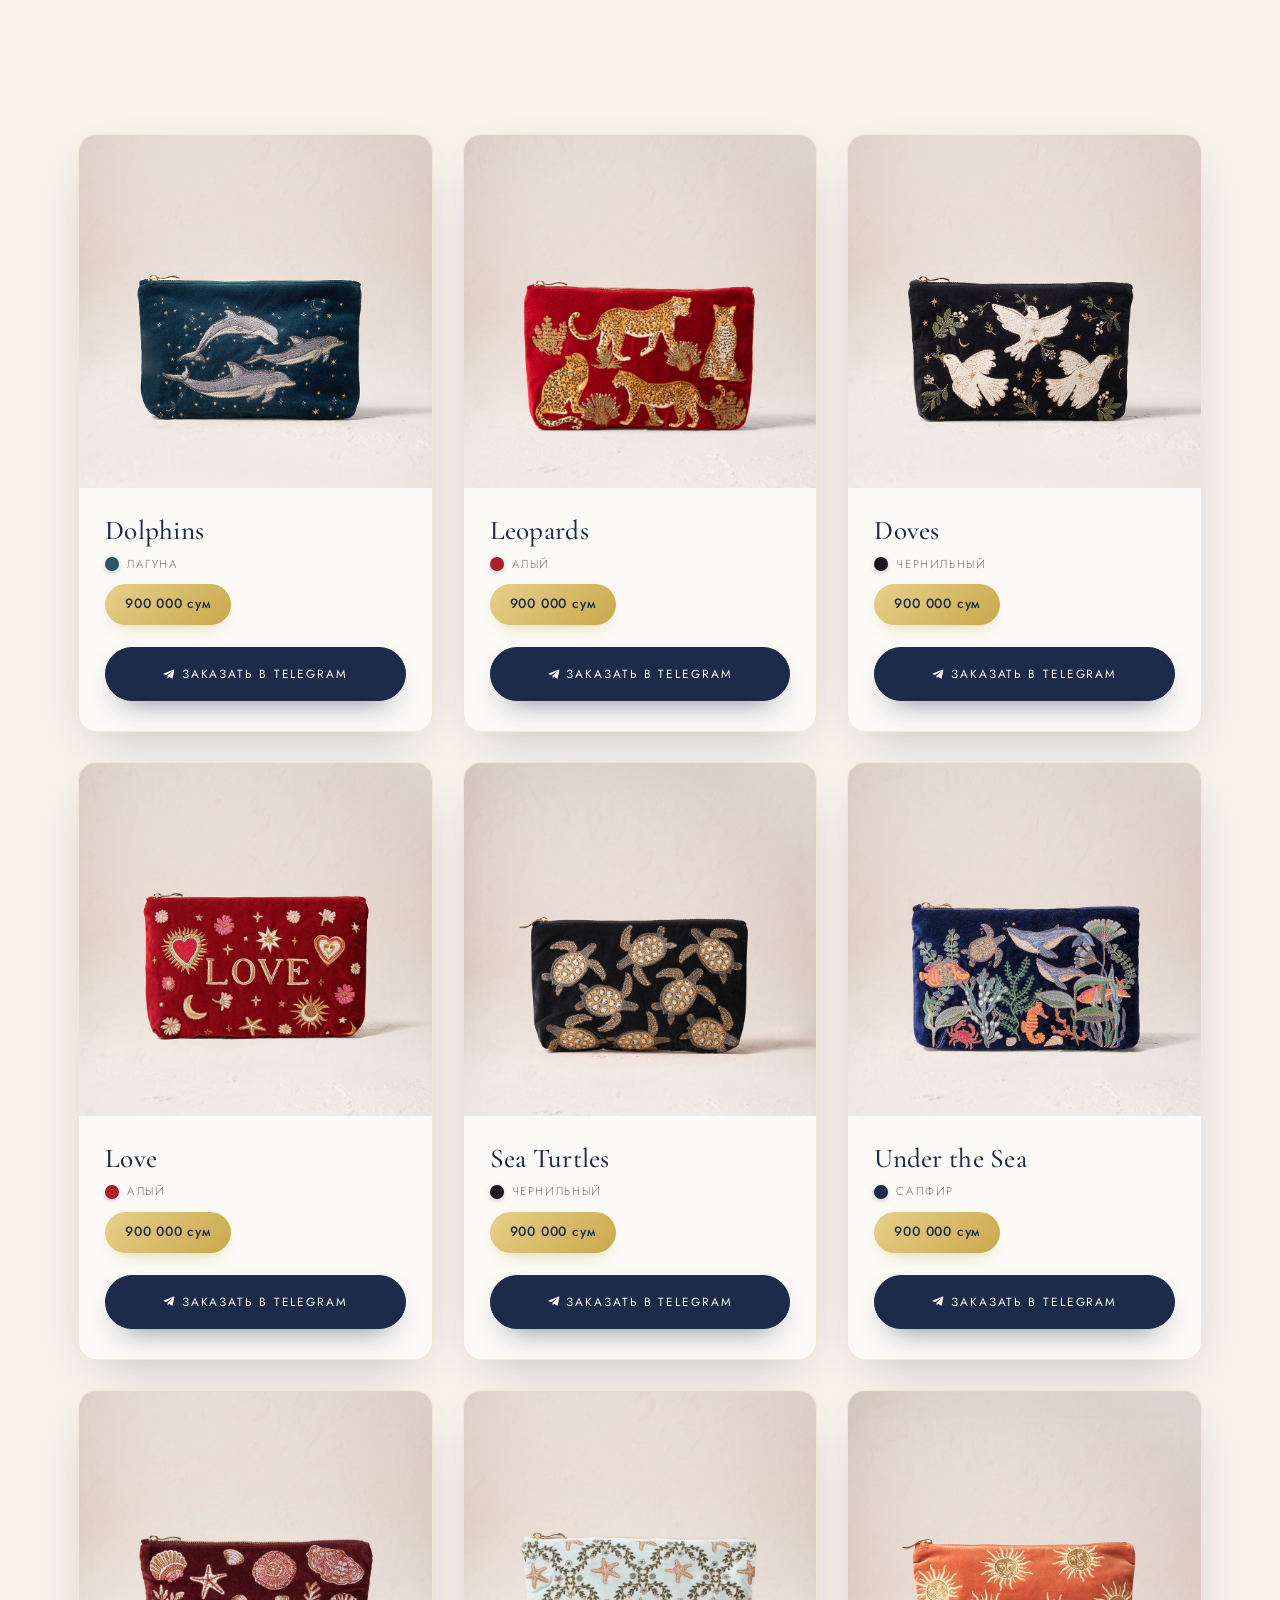
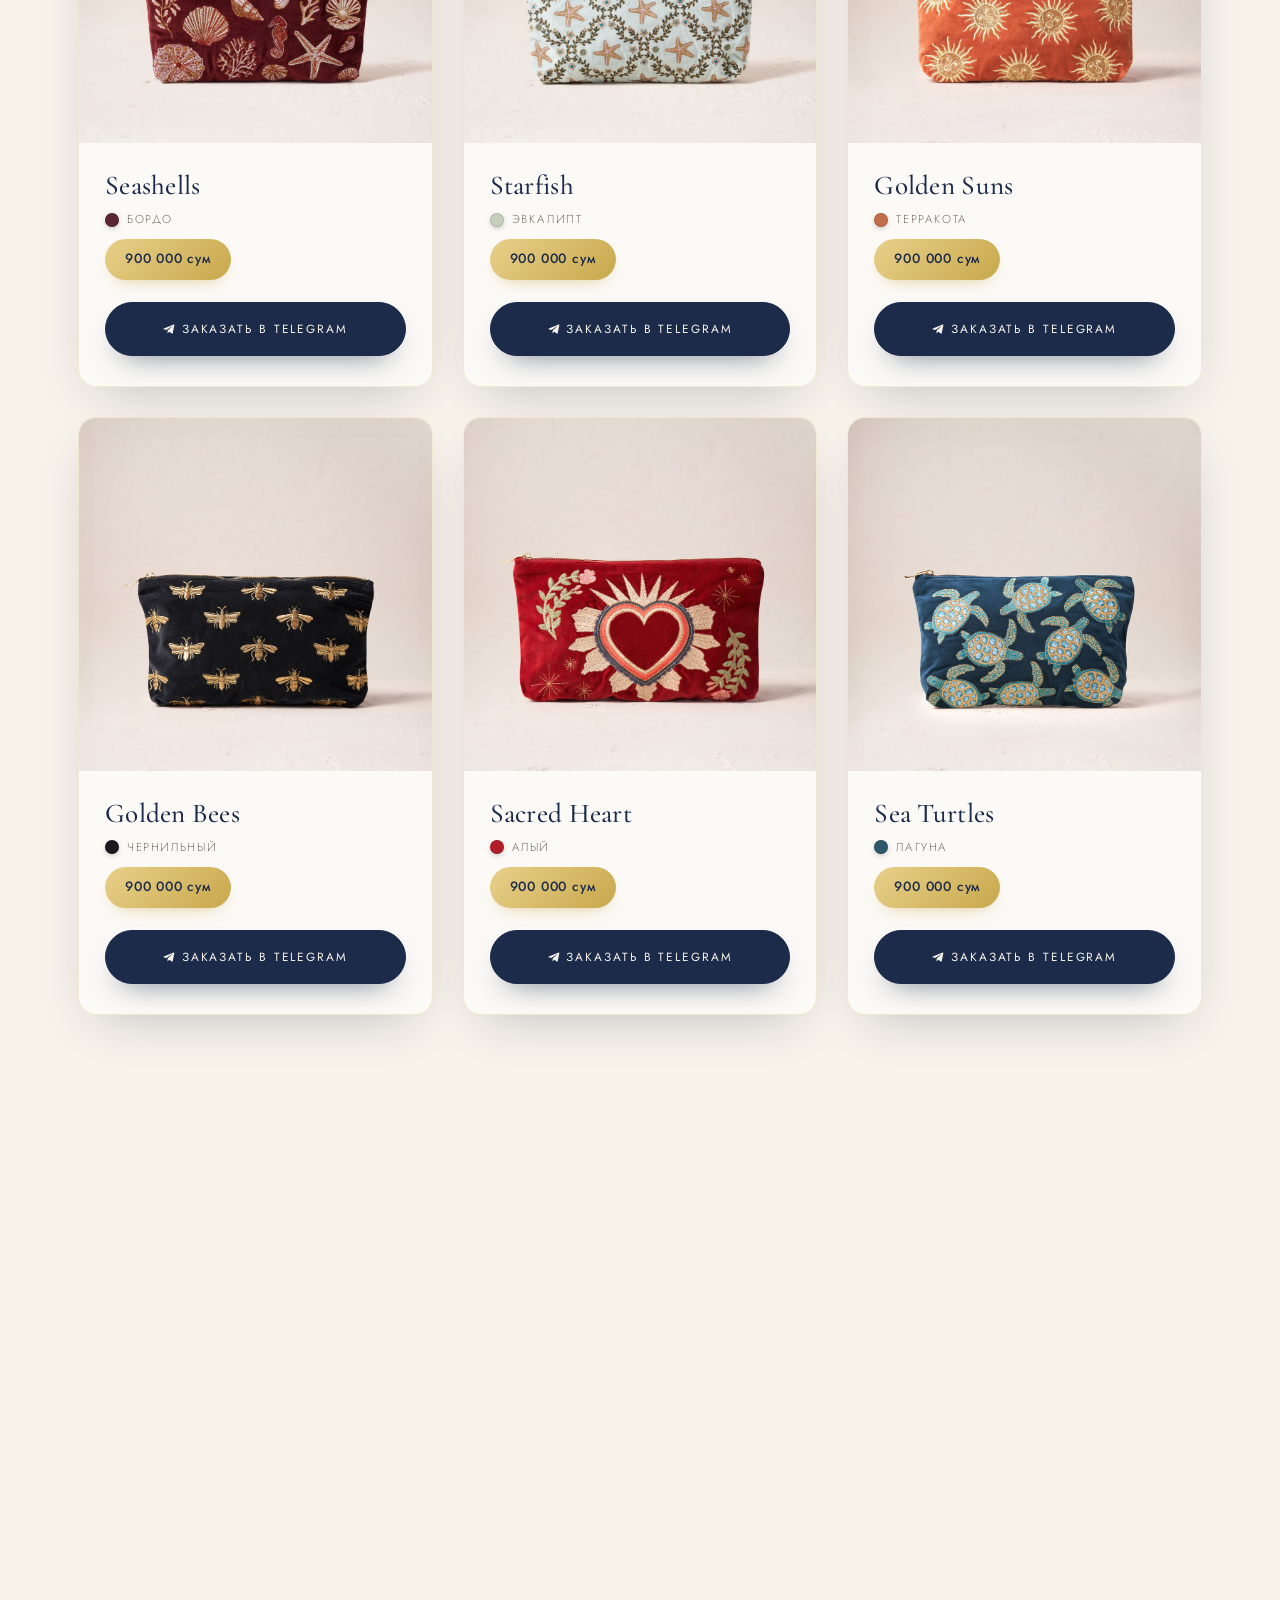
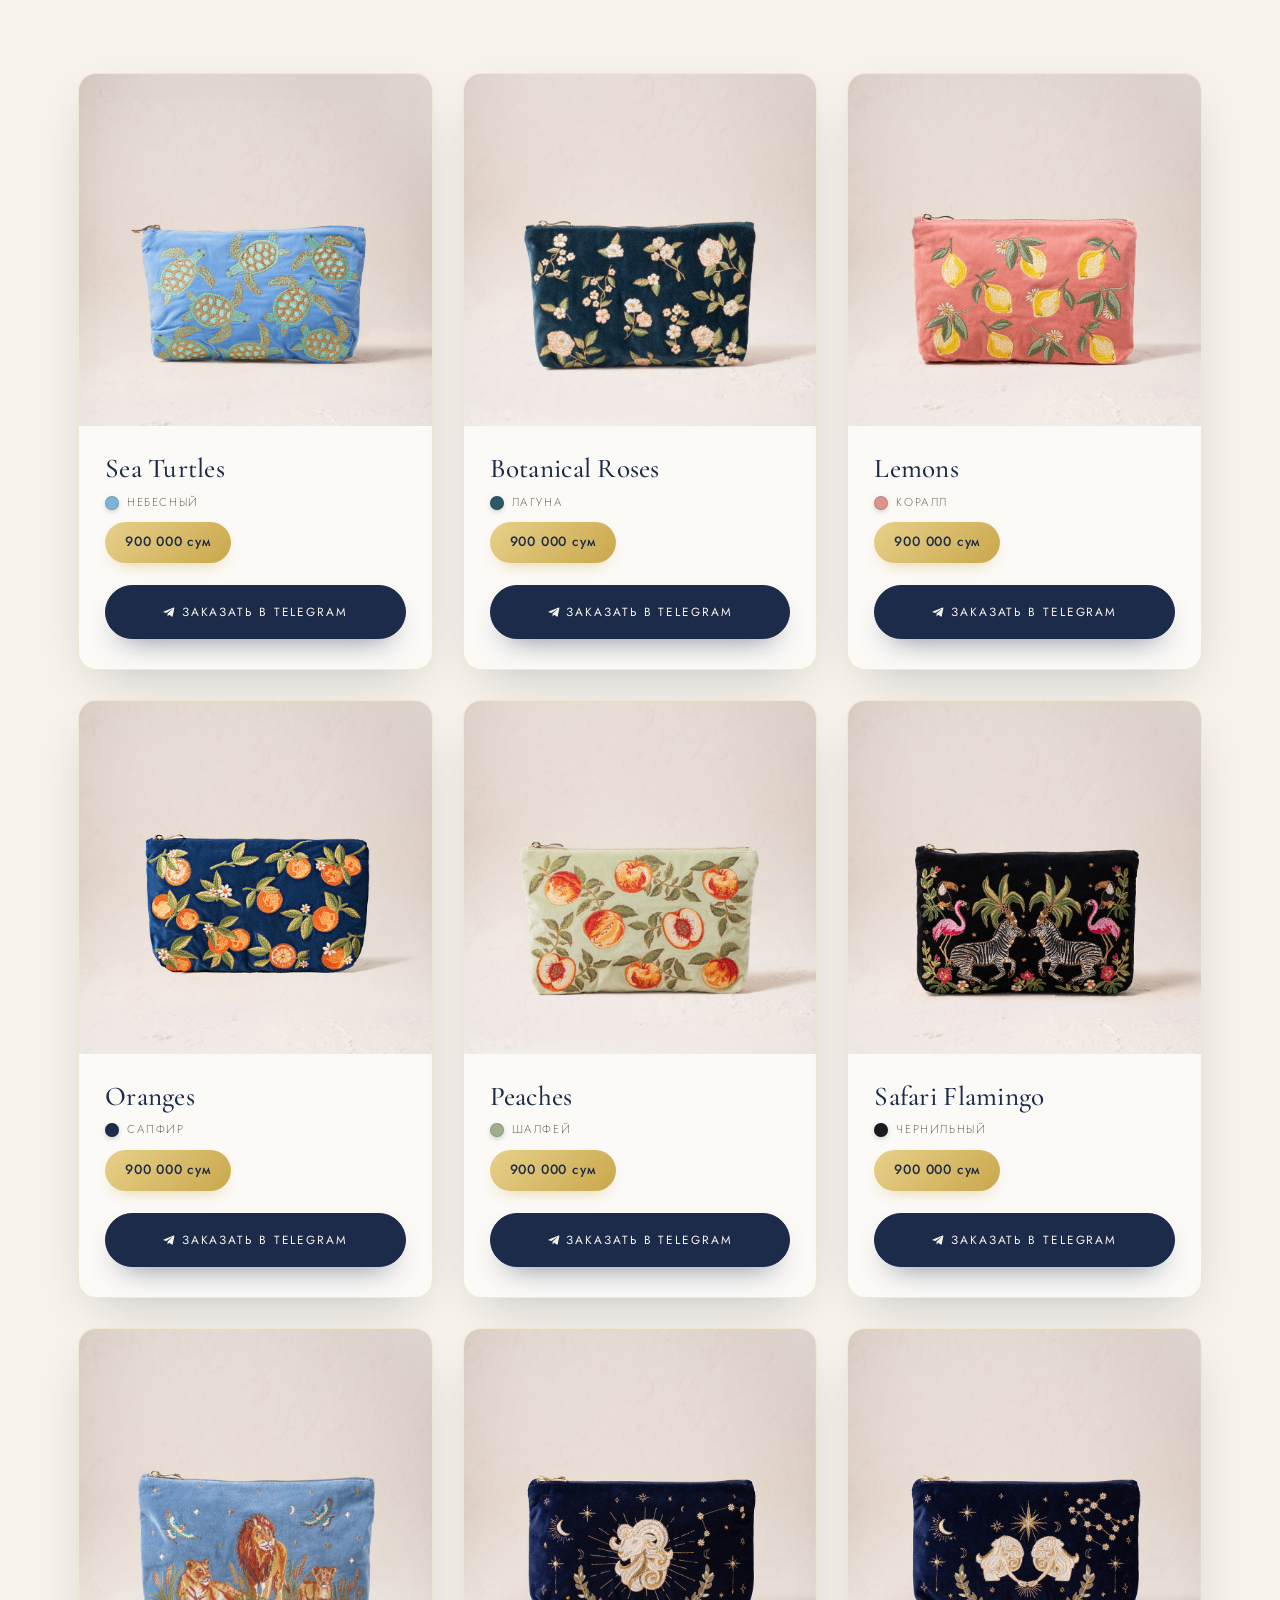
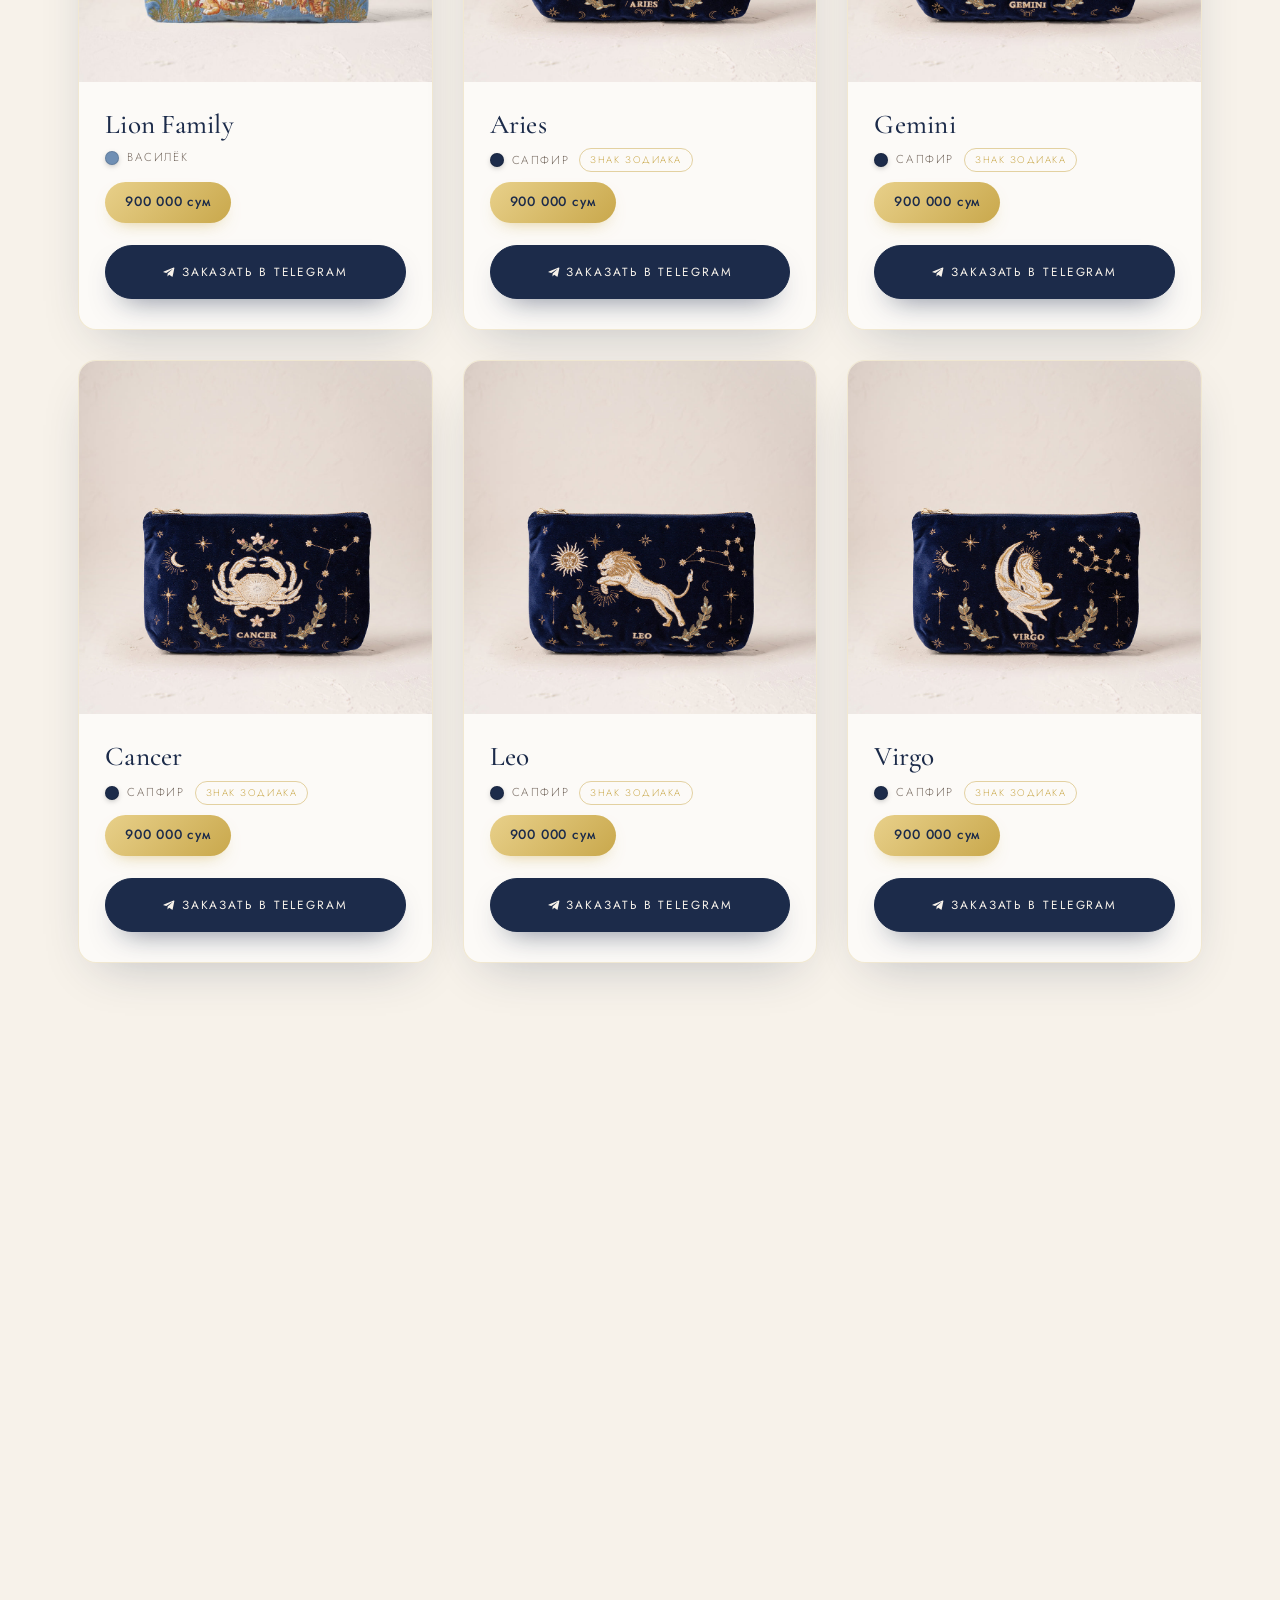
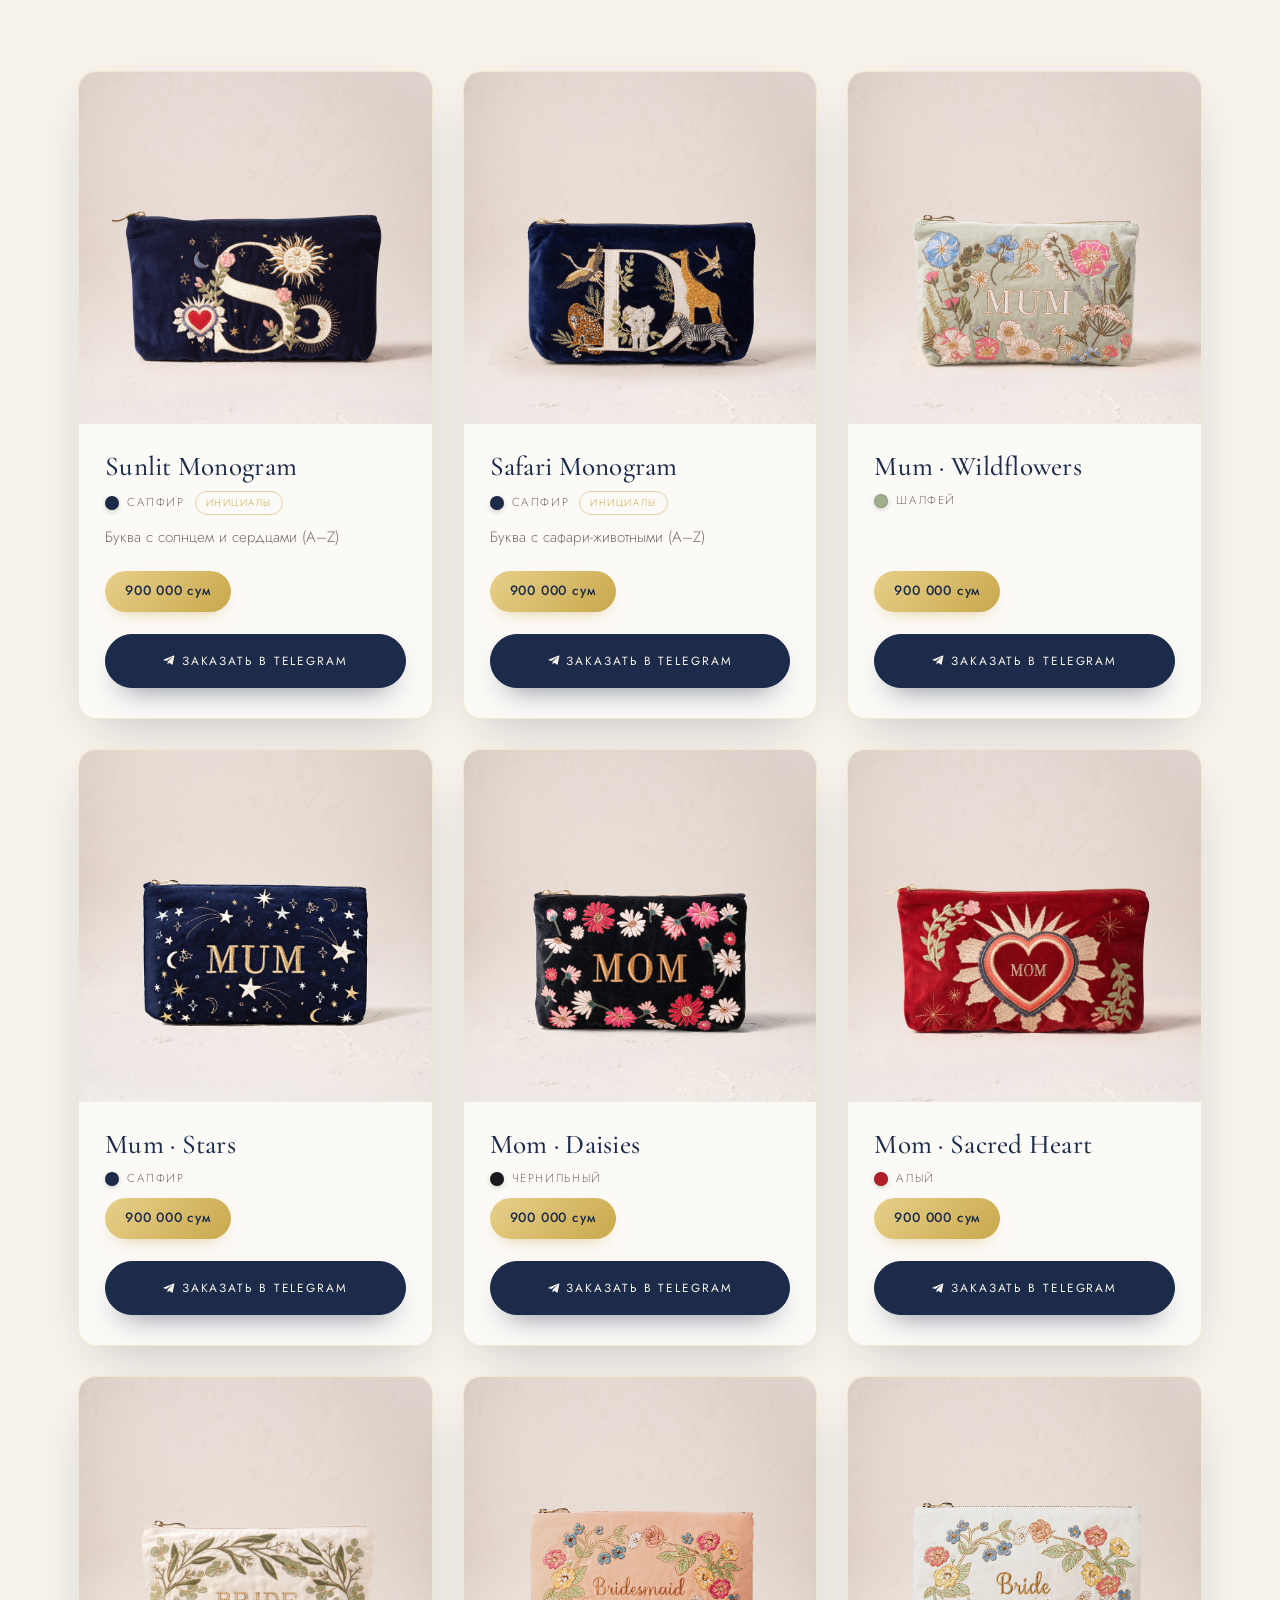
==== commit fe02de88: "Update product catalog and images" ====
--- a/collection.html
+++ b/collection.html
@@ -53,8 +53,27 @@
   <div class="wrap">
     <span class="eyebrow" data-i18n="collection.eyebrow">Elizabeth Scarlett</span>
     <h1 data-i18n="collection.title">Наша Коллекция</h1>
-    <p data-i18n="page.collection.sub">Бархатные косметички с ручной вышивкой — 16 дизайнов в 12 оттенках.</p>
+    <p data-i18n="page.collection.sub">Бархатные косметички и сумочки с ручной вышивкой.</p>
     <div class="gold-rule"></div>
+  </div>
+</section>
+
+<!-- ===================== CATEGORY / TYPE FILTER ===================== -->
+<section class="filters-bar">
+  <div class="wrap">
+    <div class="chip-row reveal" id="catRow">
+      <button class="chip active" data-cat="" data-i18n="cat.all">Все</button>
+      <button class="chip" data-cat="cosmetic" data-i18n="cat.cosmetic">Косметички</button>
+      <button class="chip" data-cat="bag" data-i18n="cat.bag">Сумочки</button>
+      <button class="chip" data-cat="mom" data-i18n="cat.mom">Для мам</button>
+      <button class="chip" data-cat="bride" data-i18n="cat.bride">Для невест</button>
+    </div>
+    <div class="chip-row reveal" id="typeRow" hidden>
+      <button class="chip active" data-type="" data-i18n="type.all">Все</button>
+      <button class="chip" data-type="picture" data-i18n="type.picture">Рисунки</button>
+      <button class="chip" data-type="initials" data-i18n="type.initials">Инициалы</button>
+      <button class="chip" data-type="zodiac" data-i18n="type.zodiac">Знаки зодиака</button>
+    </div>
   </div>
 </section>
 
@@ -87,9 +106,9 @@
   <div class="wrap">
     <a href="index.html#top" class="fbrand" style="display:inline-block">CHAPTER ONE</a>
     <div class="ftag" data-i18n="footer.tagline">Эстетика Лондона в Ташкенте</div>
-    <a href="https://t.me/mmrklvv" target="_blank" rel="noopener" class="footer-tg">
+    <a href="https://t.me/chapteroneuz" target="_blank" rel="noopener" class="footer-tg">
       <svg class="tg-ico" viewBox="0 0 24 24"><path d="M21.94 4.3 18.7 19.6c-.24 1.08-.88 1.34-1.78.84l-4.92-3.62-2.37 2.28c-.26.26-.48.48-.98.48l.35-4.98 9.06-8.18c.4-.35-.08-.55-.62-.2L6.27 13.5l-4.83-1.5c-1.05-.33-1.07-1.05.22-1.55L20.6 2.8c.87-.32 1.64.2 1.34 1.5Z"/></svg>
-      <span>@mmrklvv</span>
+      <span>@chapteroneuz</span>
     </a>
     <div class="footer-rule"></div>
     <div class="copy" data-i18n="footer.copyright">© 2026 Chapter One · Elizabeth Scarlett London. Все права защищены.</div>
--- a/styles.css
+++ b/styles.css
@@ -493,7 +493,8 @@
   opacity:0;animation:fadeUp .9s ease forwards;
 }
 .hero-logo{
-  width:92%;max-width:430px;border-radius:50%;
+  width:92%;max-width:430px;height:auto;aspect-ratio:1/1;object-fit:contain;
+  border-radius:50%;
   mix-blend-mode:multiply;animation:floaty 9s ease-in-out infinite;
 }
 
@@ -624,3 +625,25 @@
 .swatch.dimmed{opacity:.4}
 .card.hide{display:none}
 .empty-note{display:none;text-align:center;color:var(--text-muted);font-style:italic;font-family:var(--serif);font-size:1.3rem;padding:50px 0}
+
+/* ============ CATEGORY / TYPE CHIPS ============ */
+.filters-bar{padding:6px 0 0;position:relative;z-index:2}
+.chip-row{display:flex;flex-wrap:wrap;gap:10px;justify-content:center;margin-bottom:14px}
+.chip-row[hidden]{display:none}
+.chip{
+  font-family:var(--sans);font-size:.72rem;letter-spacing:.14em;text-transform:uppercase;
+  color:var(--navy);background:rgba(255,255,255,.55);
+  border:1px solid rgba(201,168,76,.45);border-radius:30px;padding:10px 22px;
+  cursor:pointer;transition:all .3s ease;
+}
+.chip:hover{border-color:var(--gold);transform:translateY(-2px)}
+.chip.active{background:var(--navy);color:var(--cream);border-color:var(--navy)}
+
+/* ============ CARD META (colour + type badge) ============ */
+.card-meta{display:flex;align-items:center;gap:10px;flex-wrap:wrap;margin-top:8px}
+.card-meta .card-color{margin-top:0}
+.card-type{
+  font-size:.6rem;letter-spacing:.16em;text-transform:uppercase;color:var(--gold);
+  border:1px solid rgba(201,168,76,.5);border-radius:20px;padding:3px 10px;white-space:nowrap;
+}
+.desc-spacer{flex:1;min-height:10px}
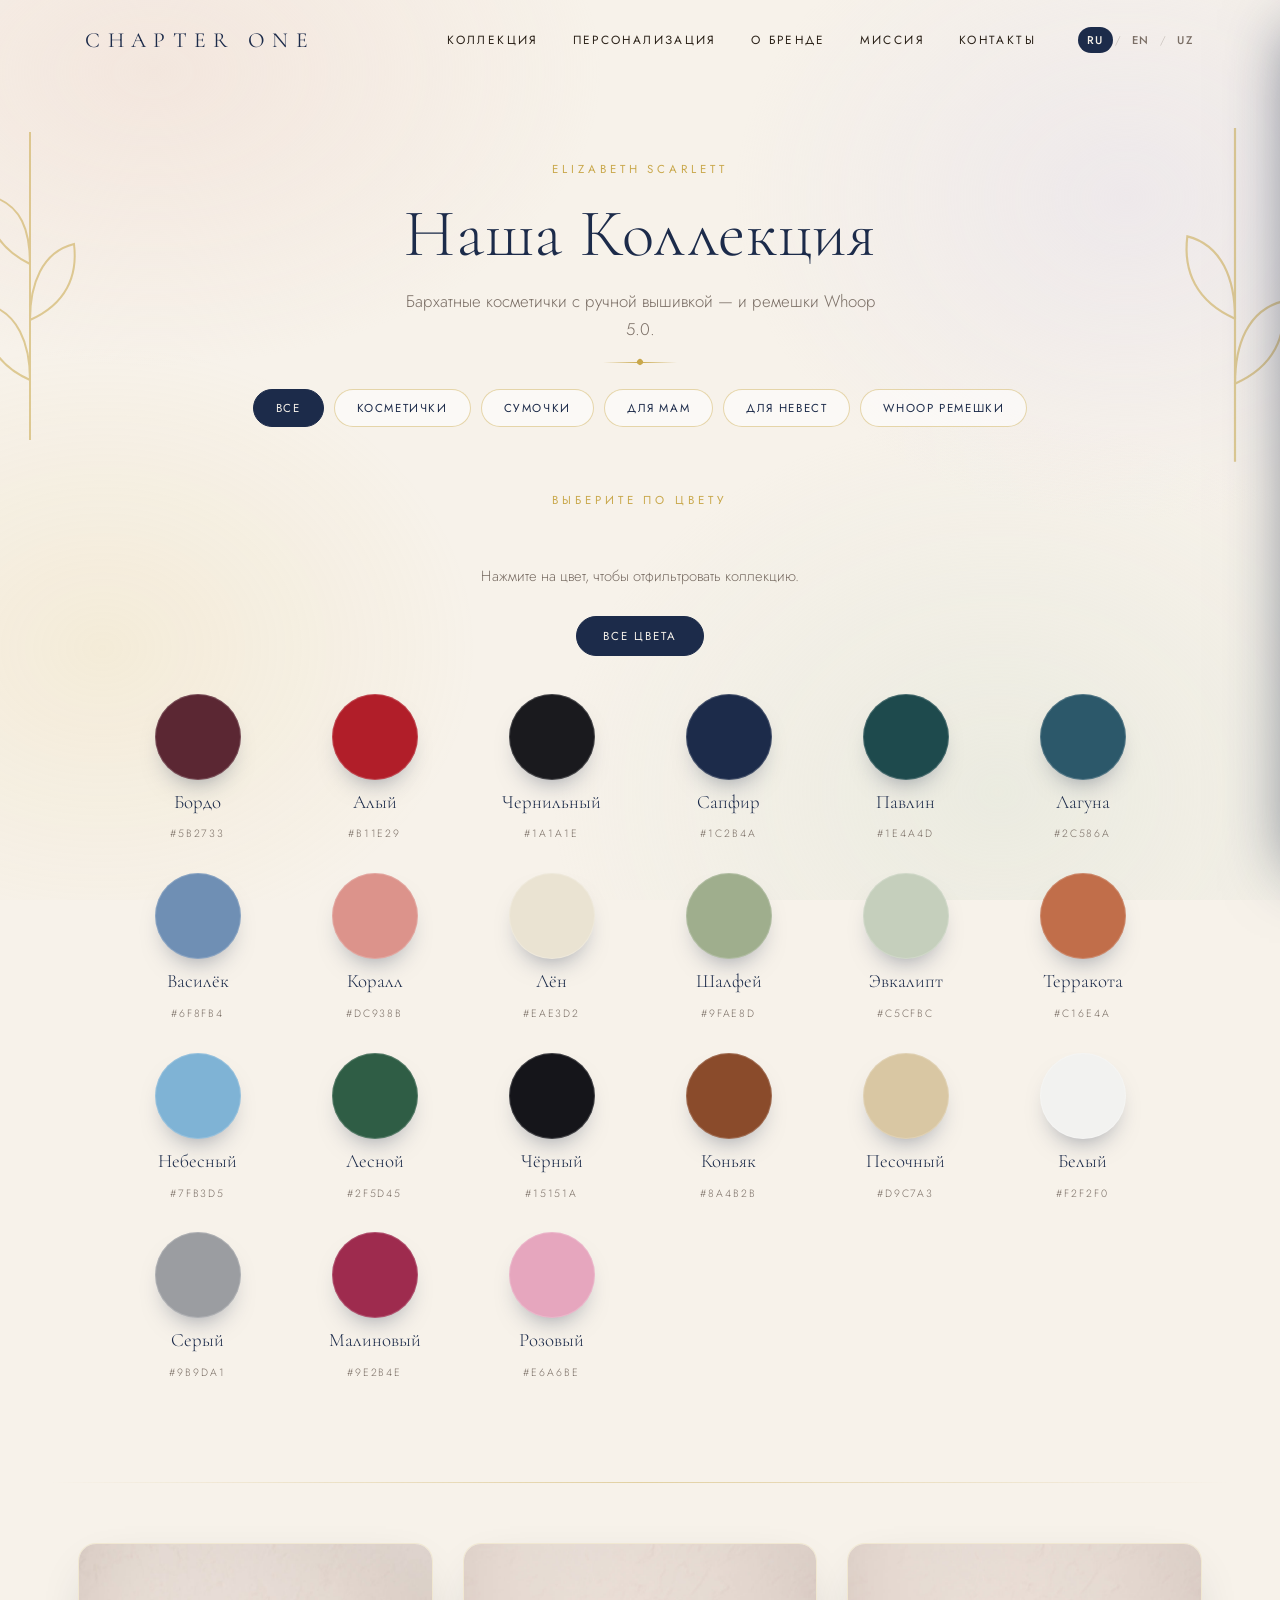
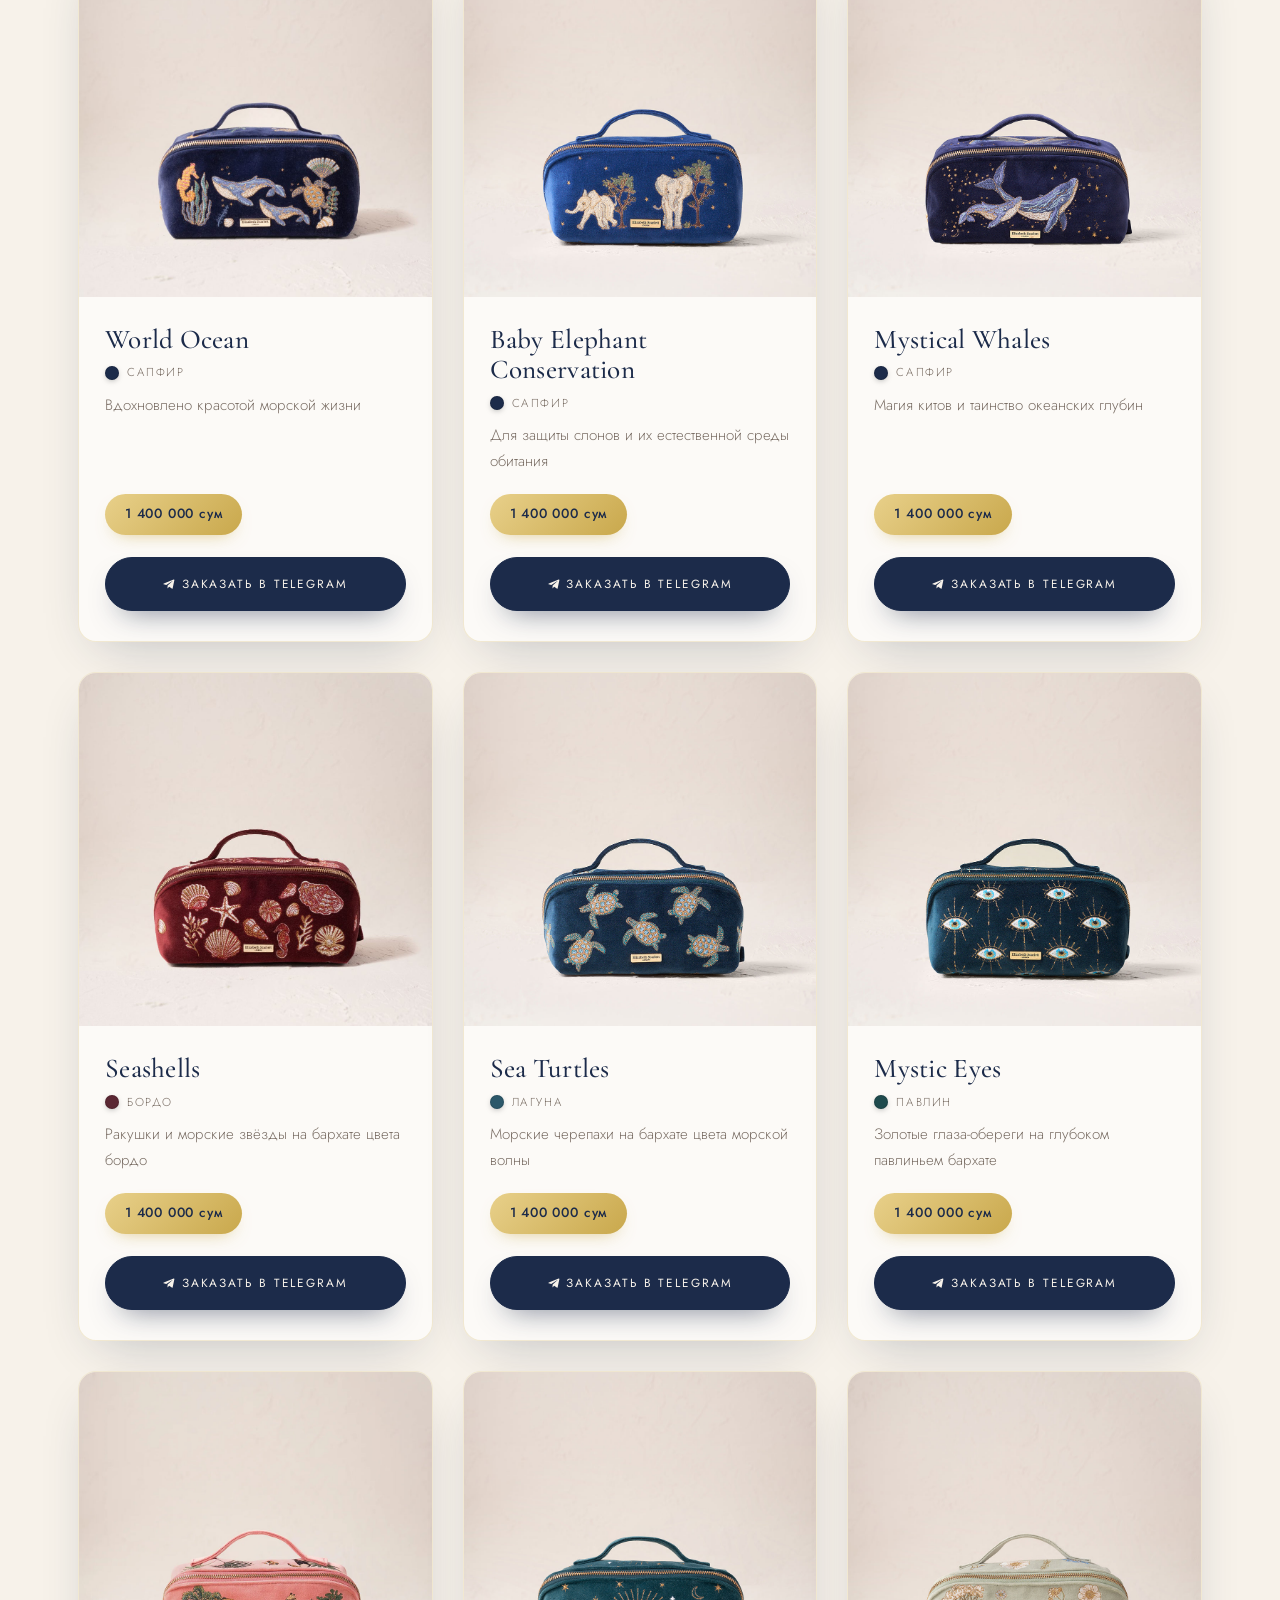
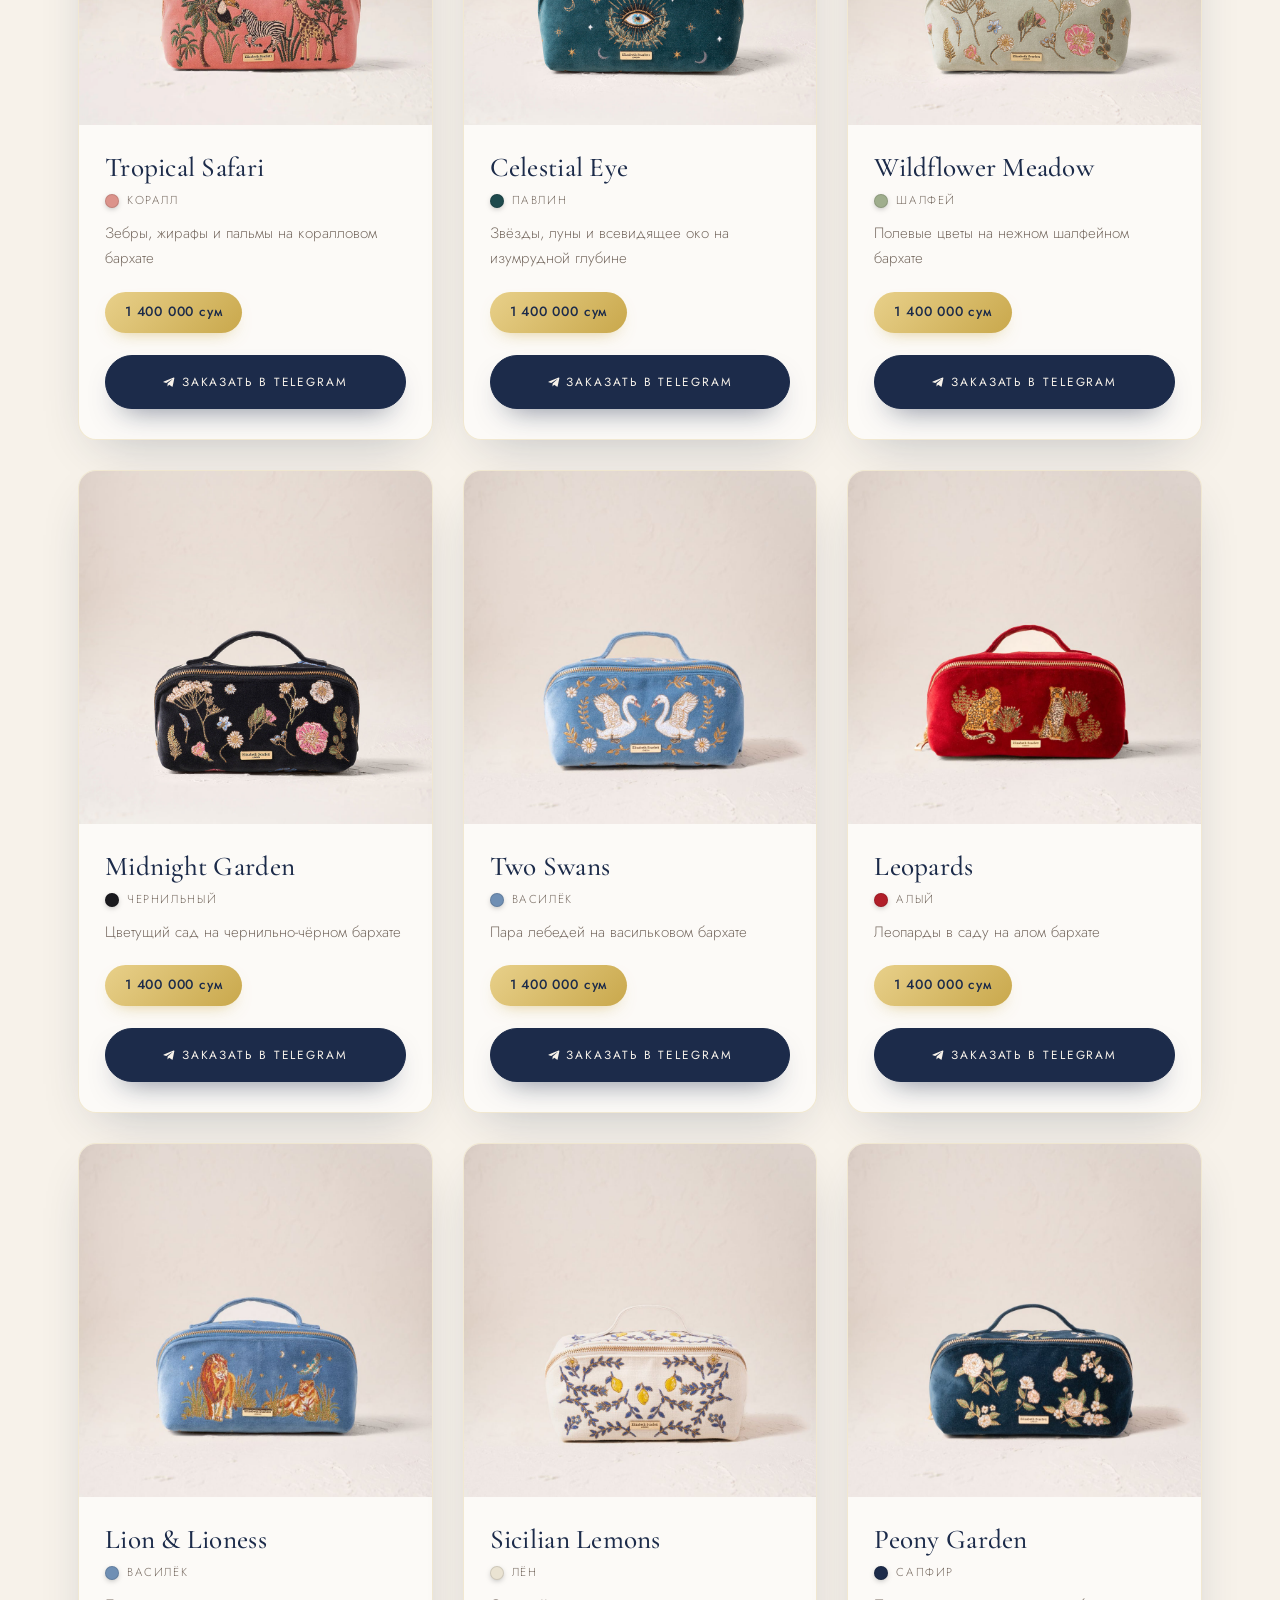
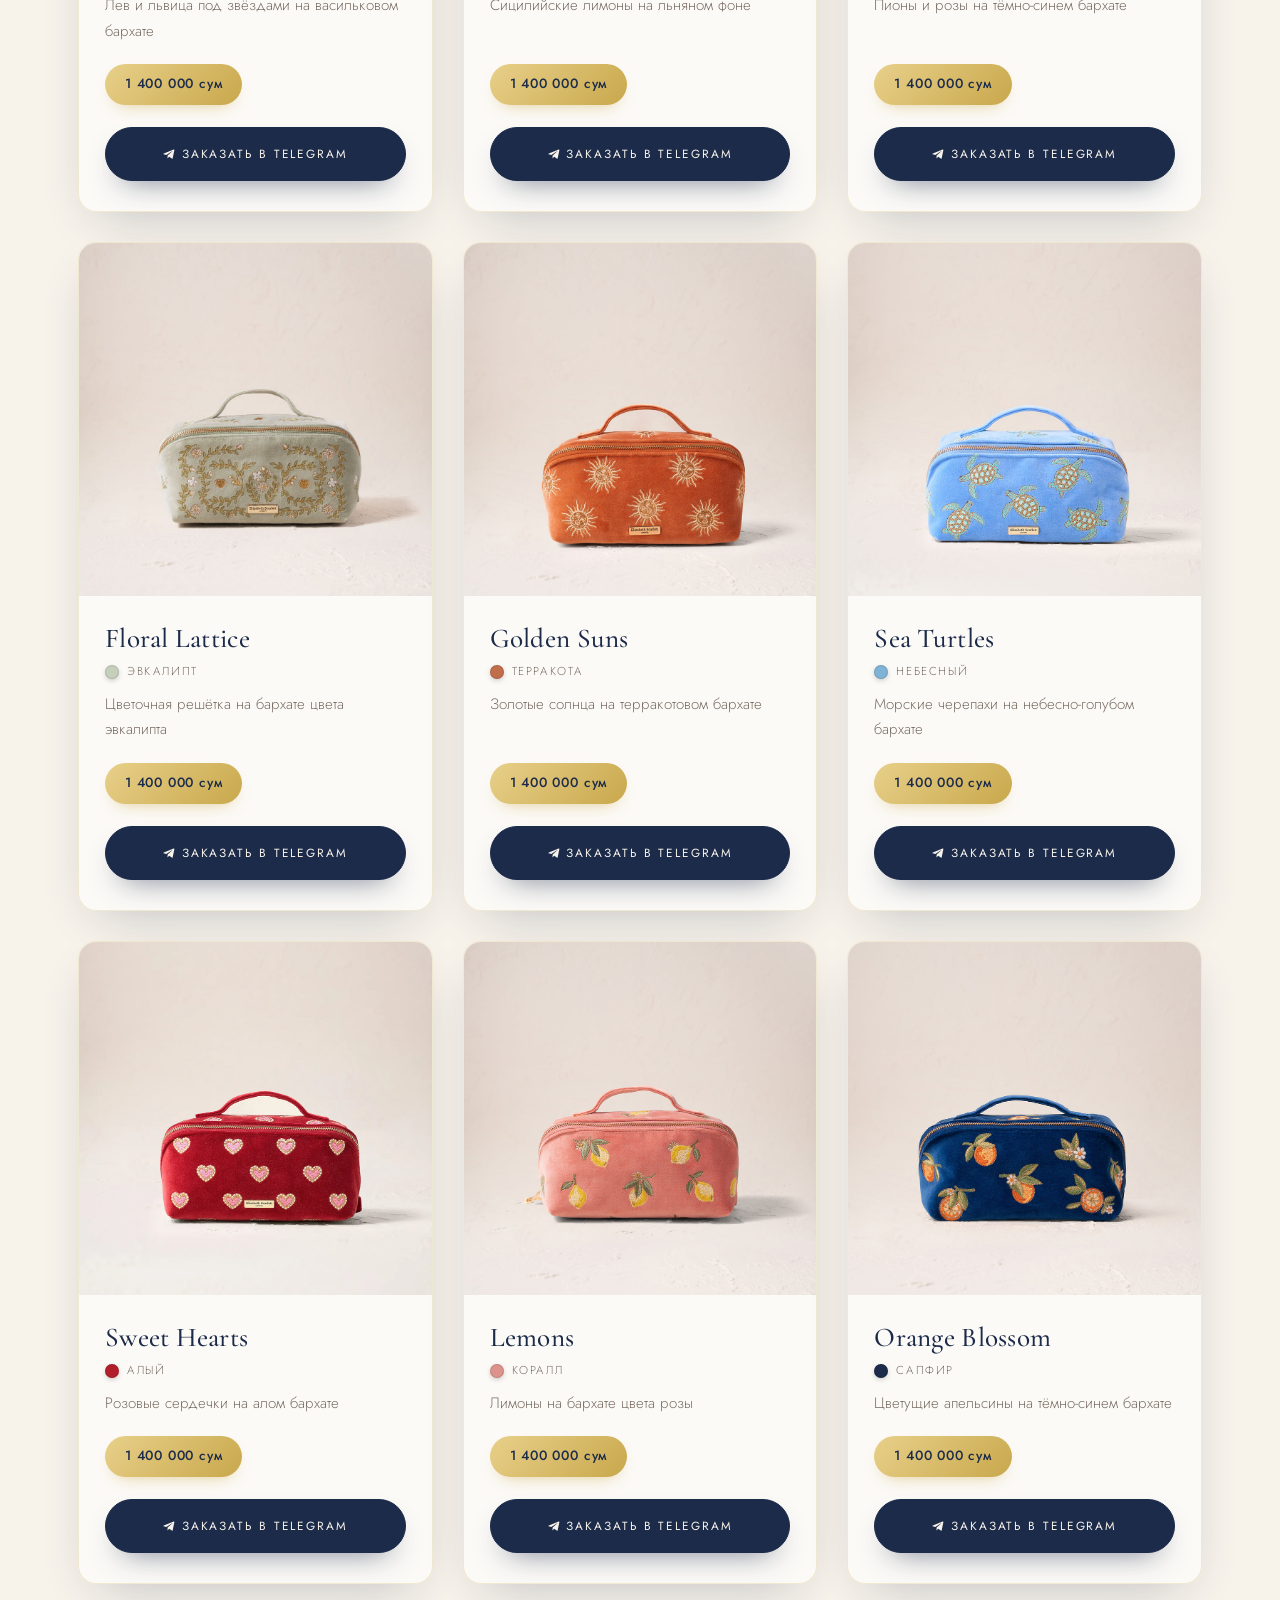
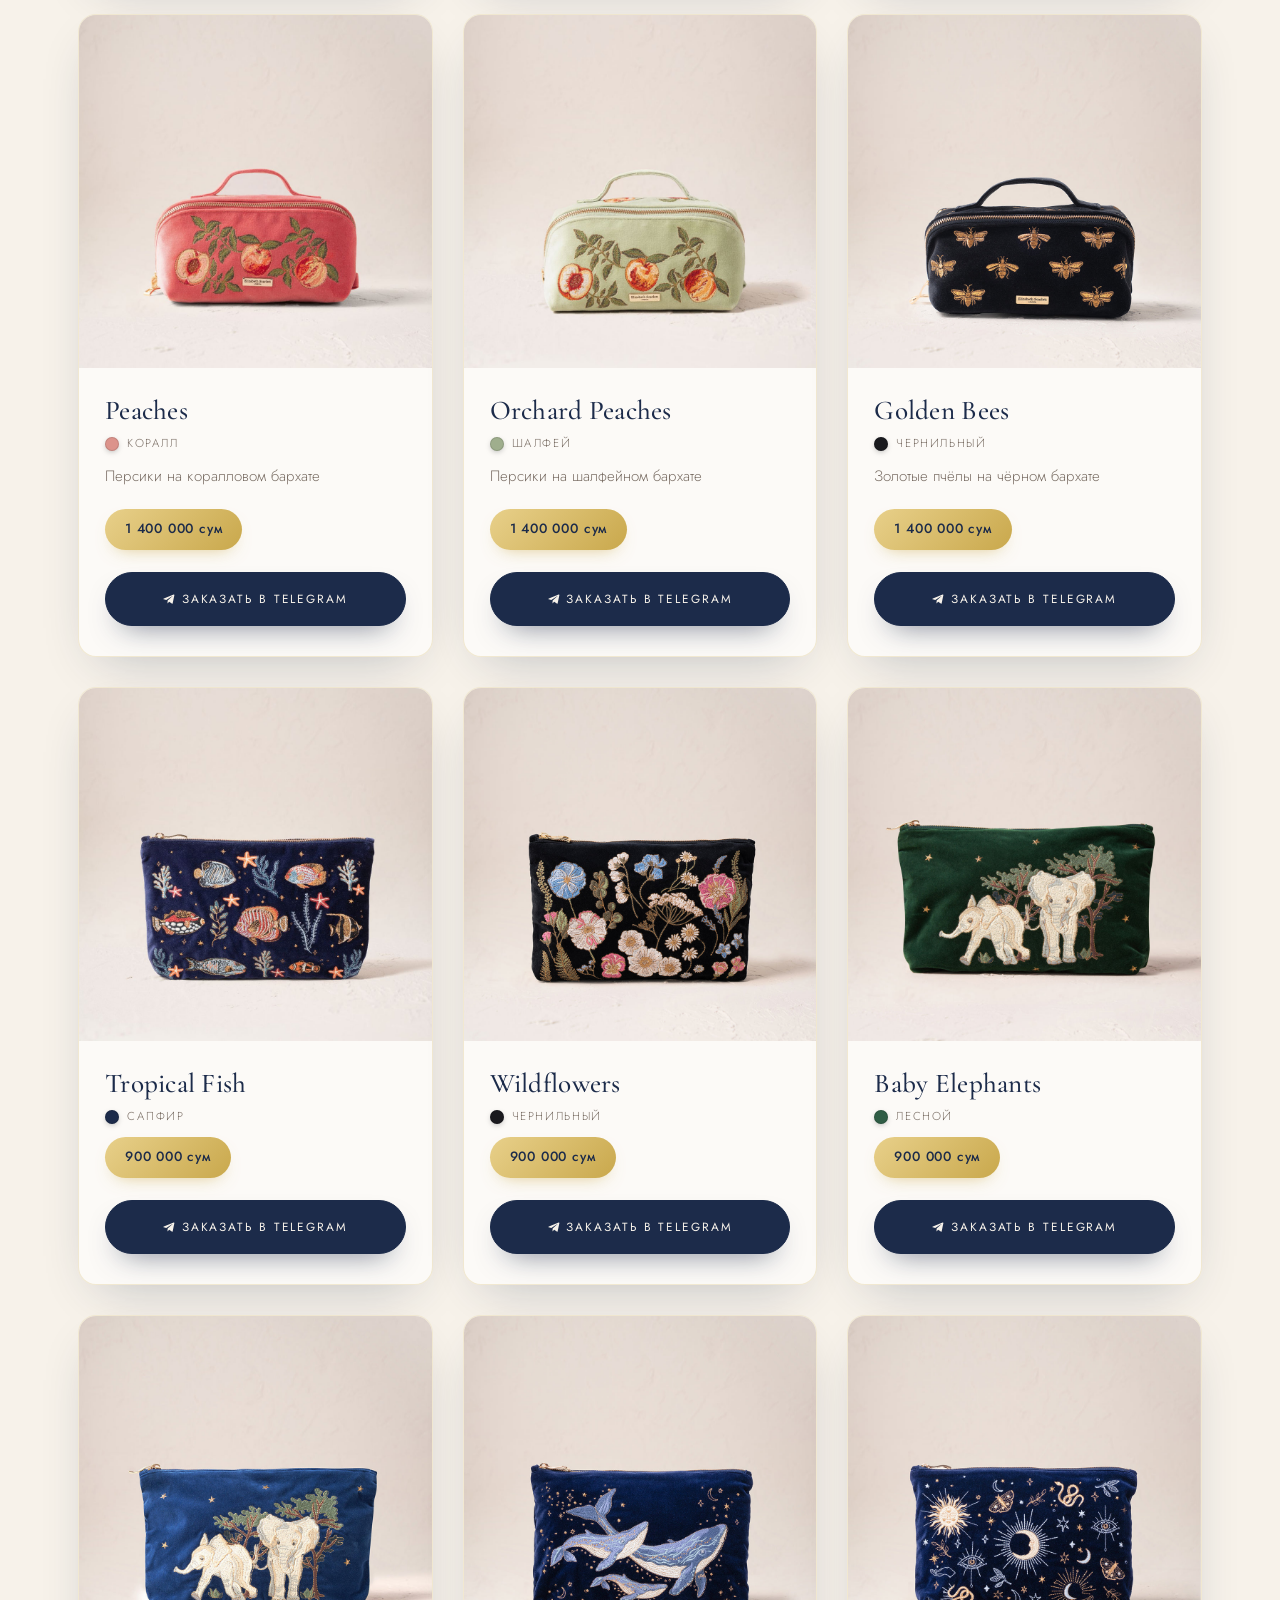
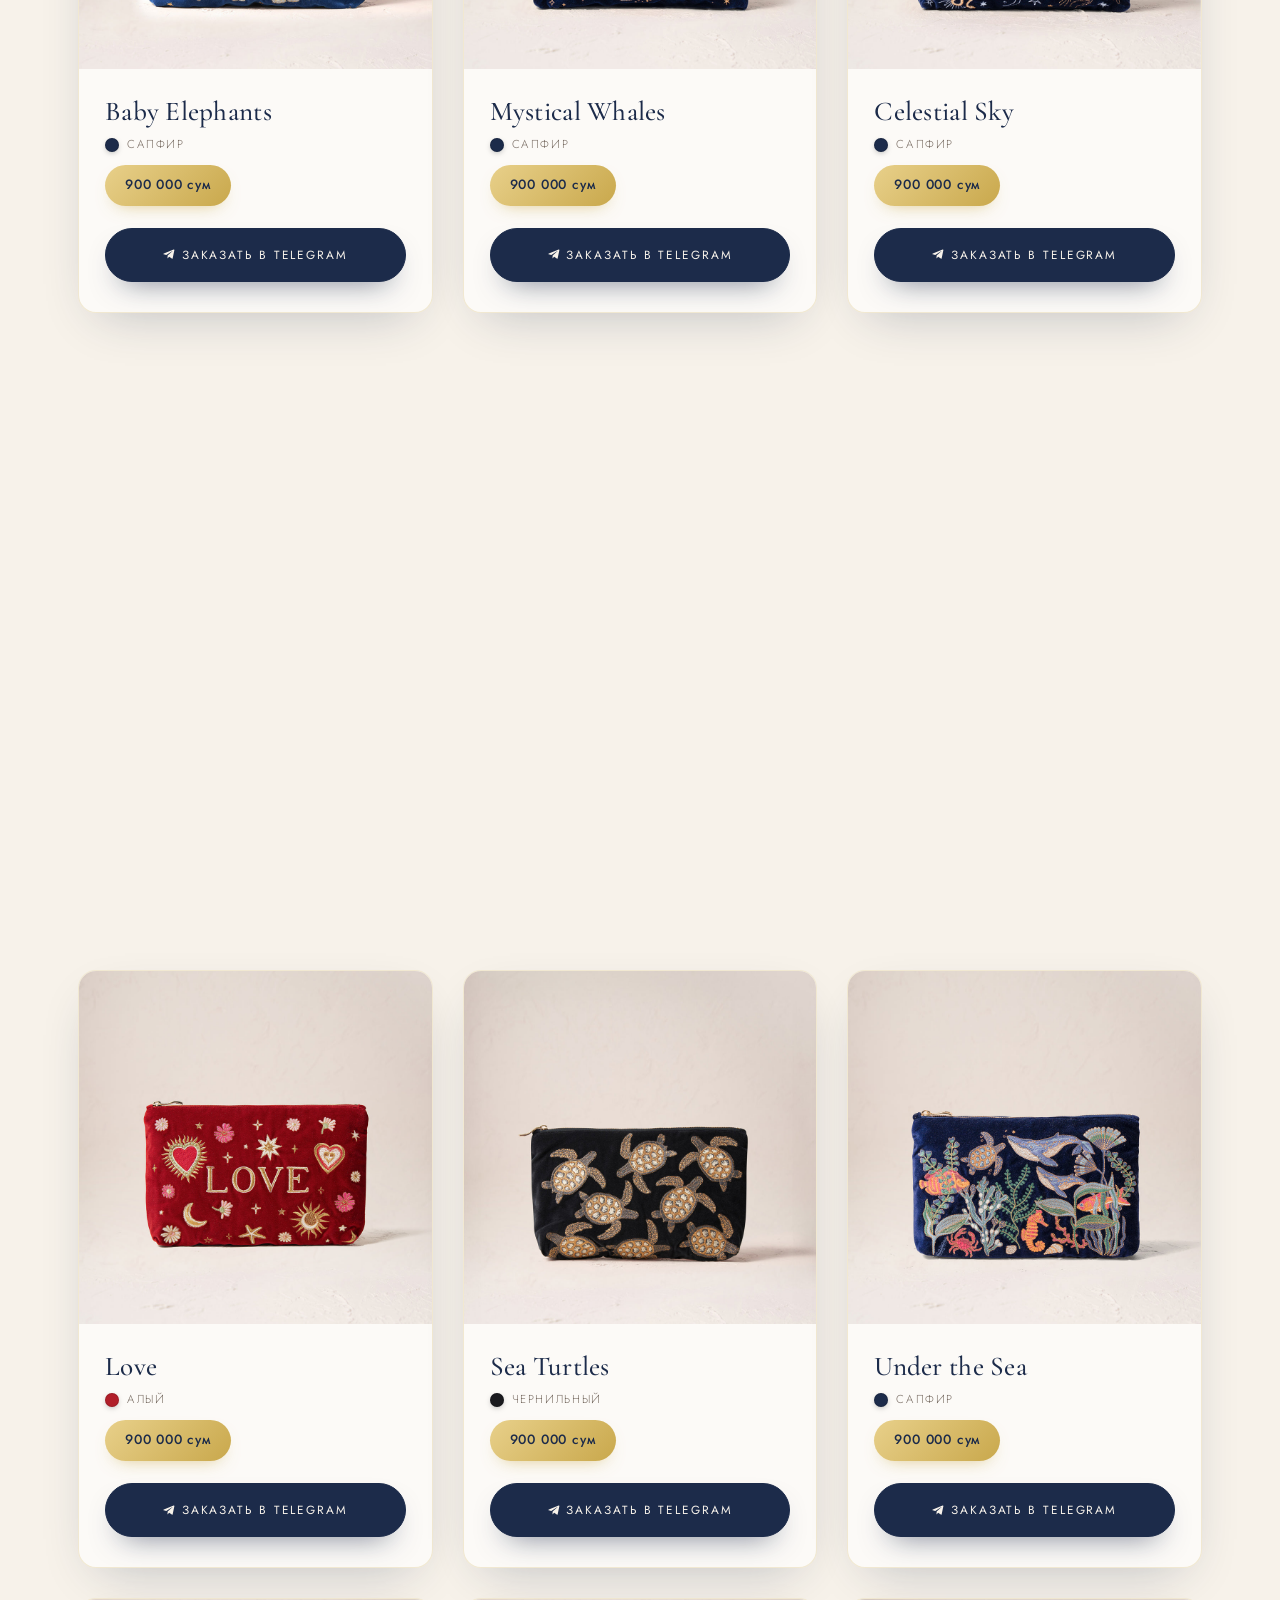
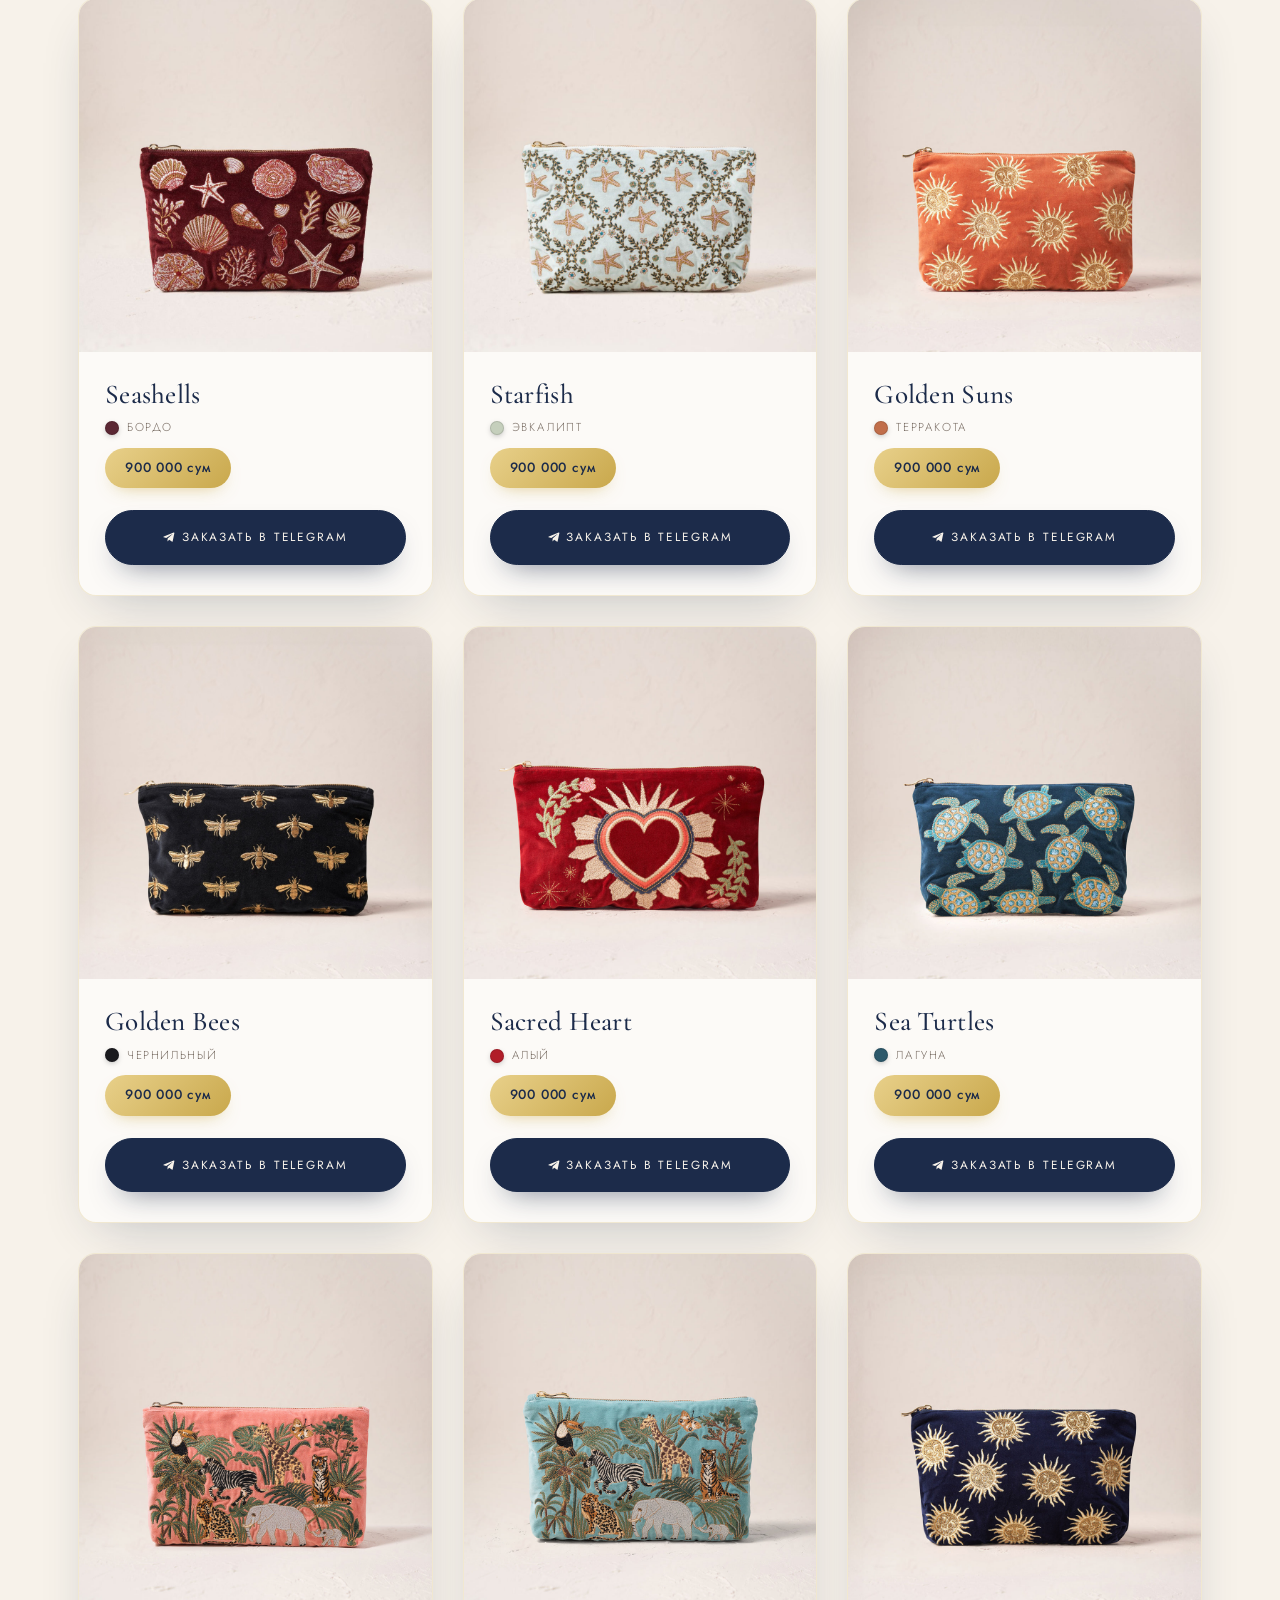
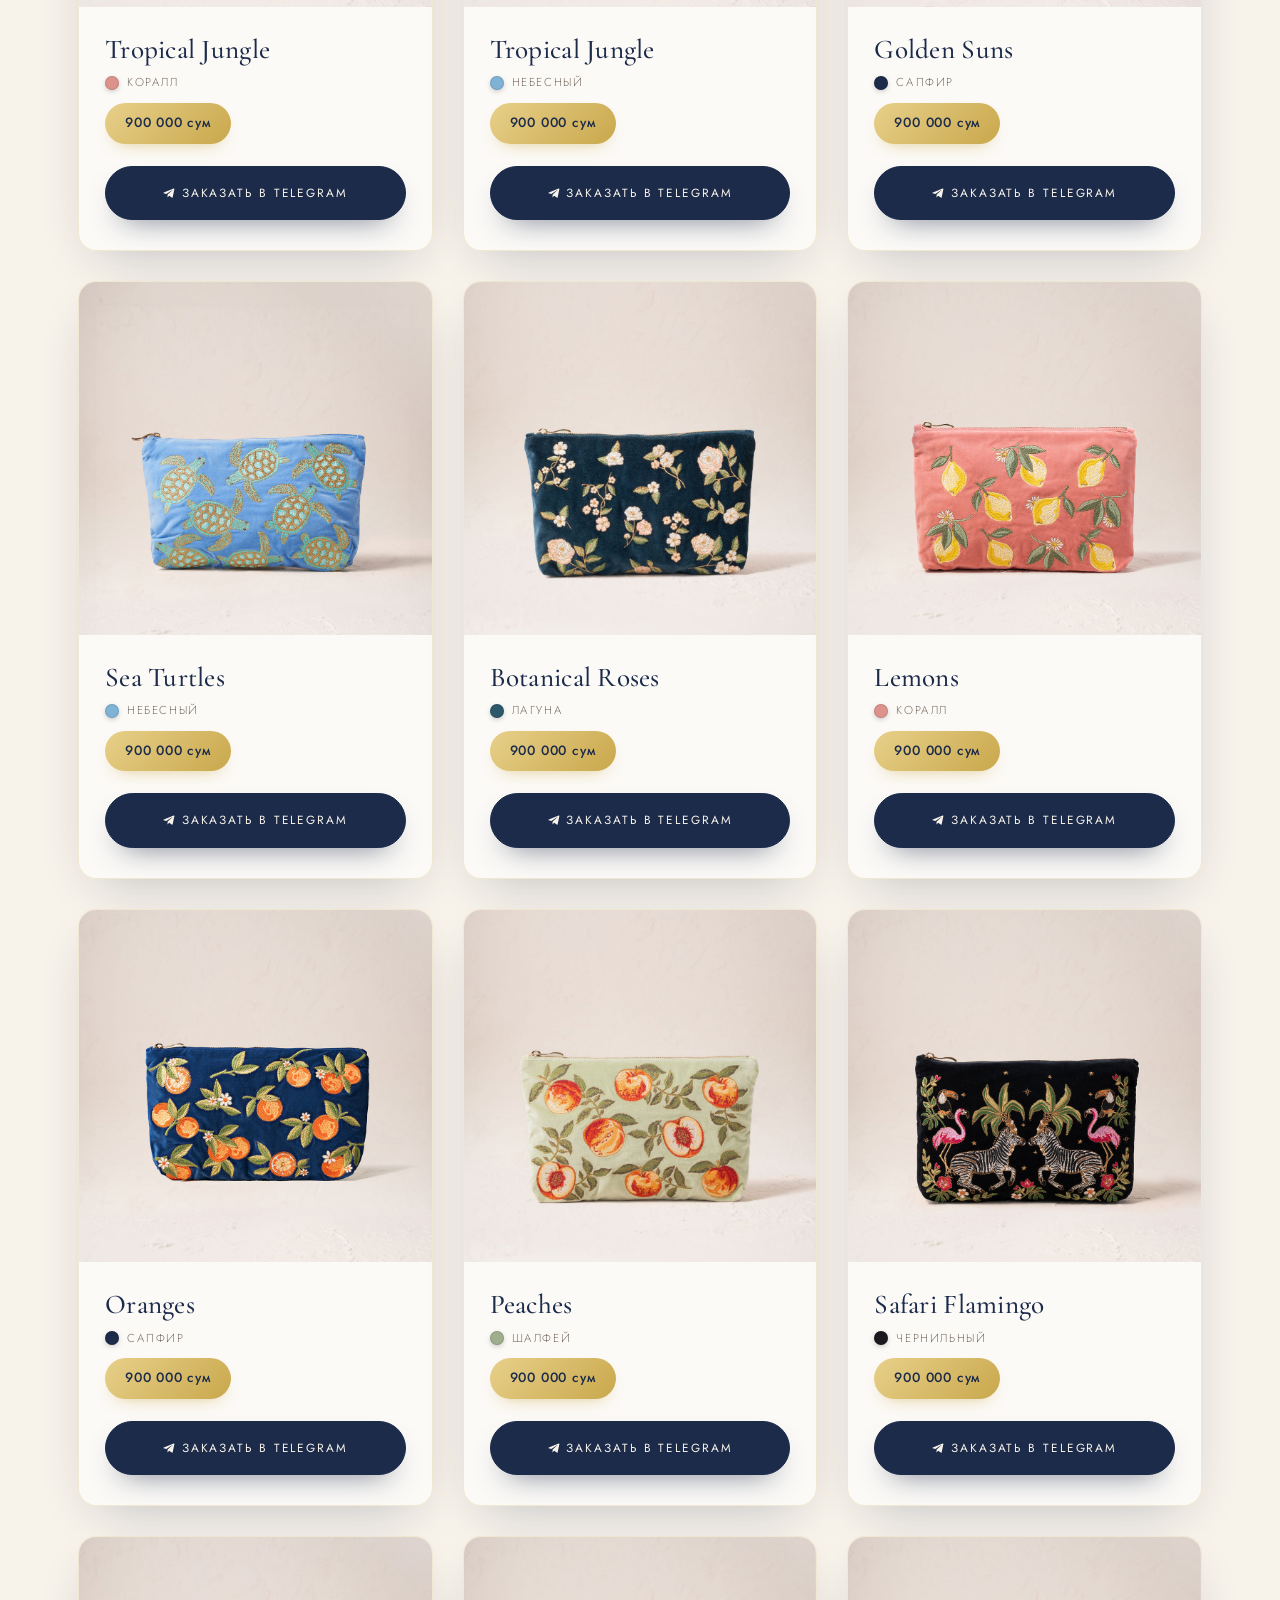
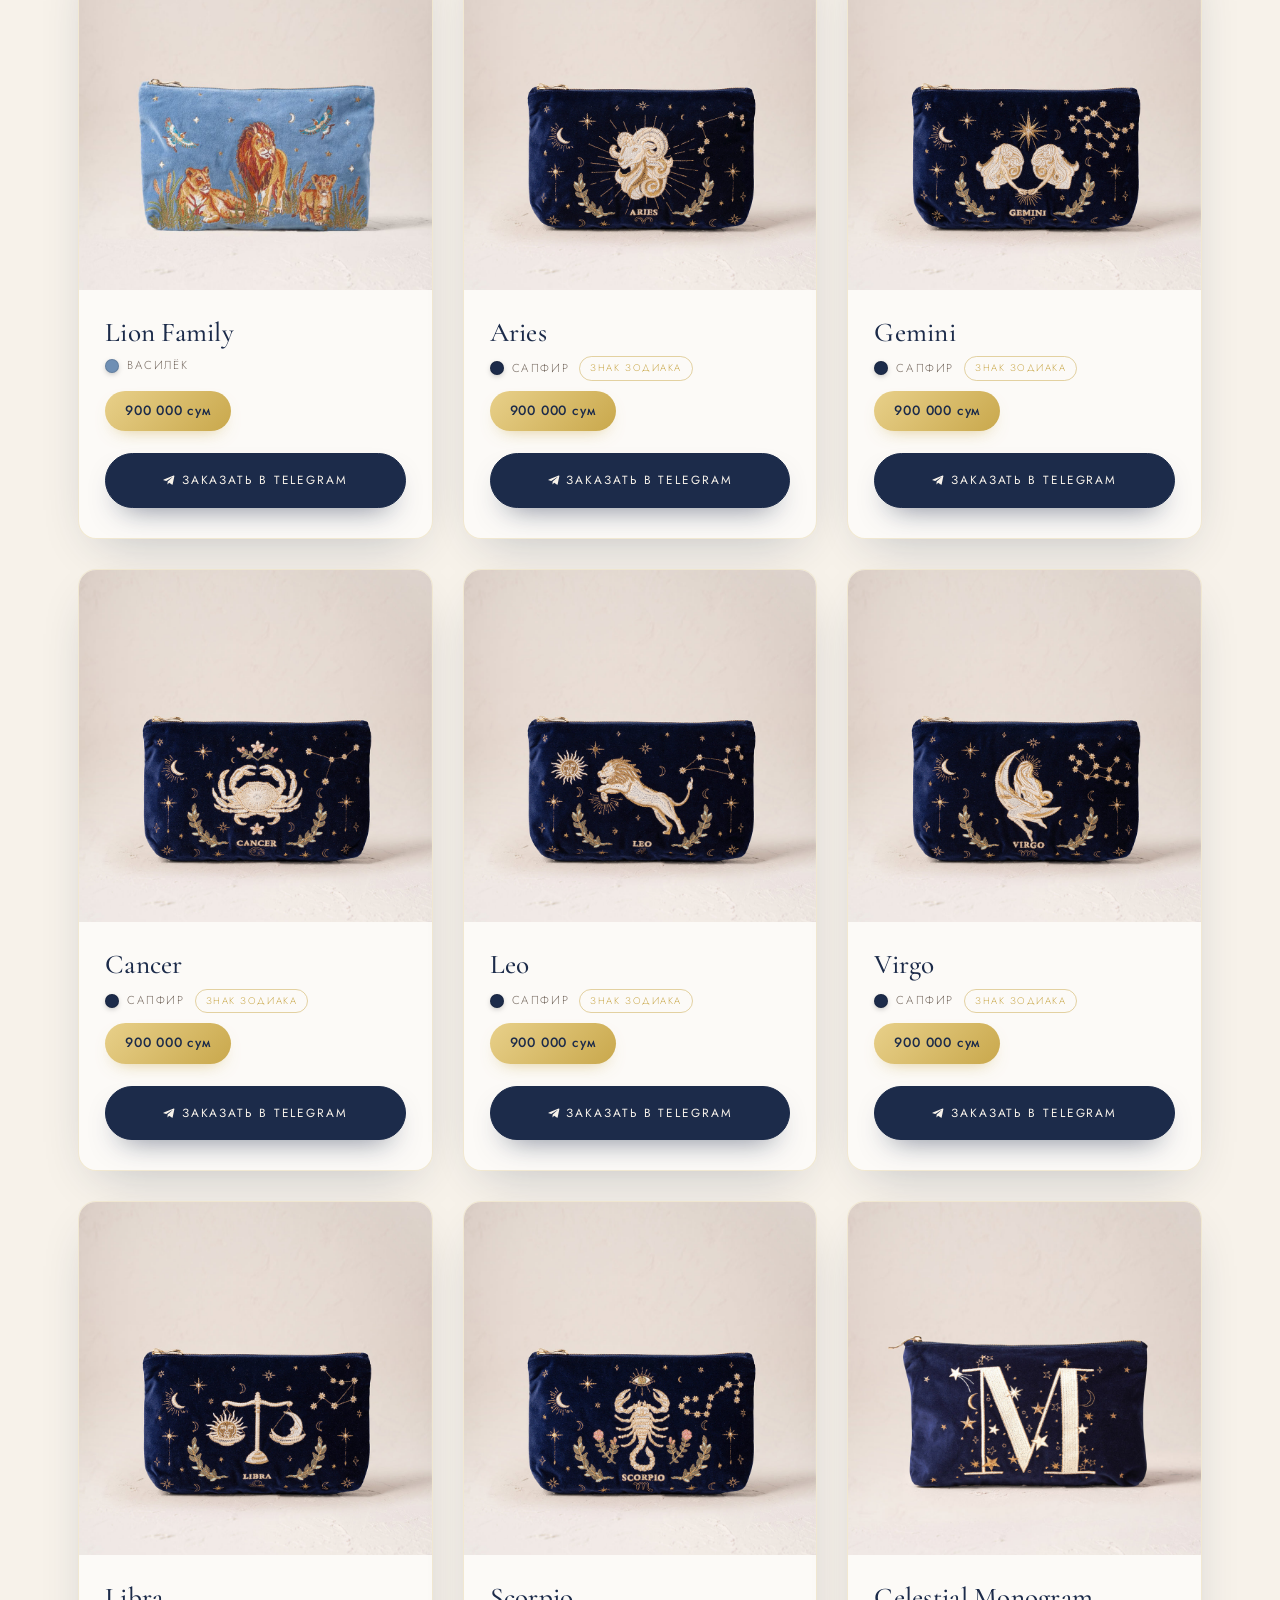
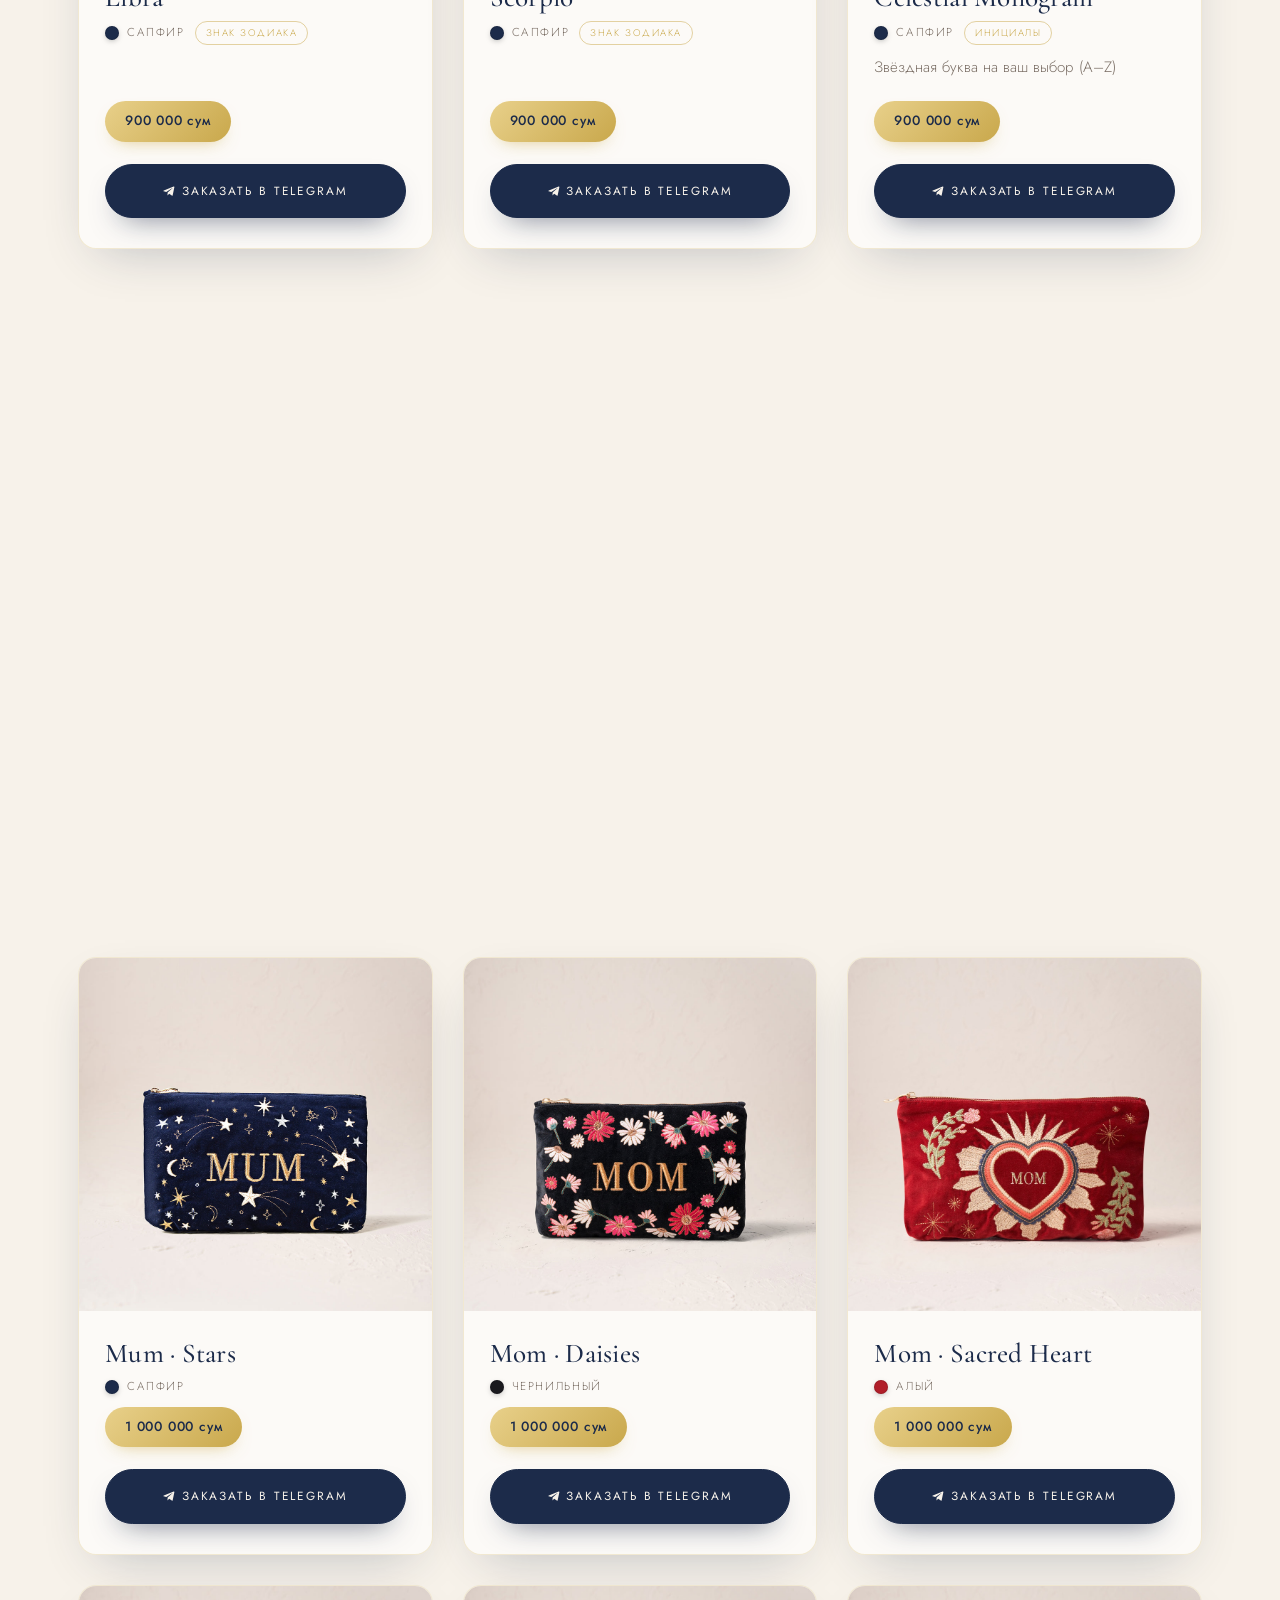
==== commit e7fa8223: "Add Whoop 5.0 bands to catalog 16 products across Leather, CloudKnit, SuperKnit and SuperKnit Luxe l" ====
--- a/collection.html
+++ b/collection.html
@@ -4,7 +4,7 @@
 <meta charset="UTF-8" />
 <meta name="viewport" content="width=device-width, initial-scale=1.0" />
 <title>Коллекция · Chapter One · Elizabeth Scarlett</title>
-<meta name="description" content="Полная коллекция Chapter One — бархатные косметички Elizabeth Scarlett. 16 дизайнов в 12 оттенках. Фильтр по цвету." />
+<meta name="description" content="Полная коллекция Chapter One — бархатные косметички Elizabeth Scarlett и ремешки Whoop 5.0 (кожа, CloudKnit, SuperKnit, SuperKnit Luxe). Фильтр по категориям и цвету." />
 <link rel="stylesheet" href="styles.css">
 </head>
 <body>
@@ -67,13 +67,9 @@
       <button class="chip" data-cat="bag" data-i18n="cat.bag">Сумочки</button>
       <button class="chip" data-cat="mom" data-i18n="cat.mom">Для мам</button>
       <button class="chip" data-cat="bride" data-i18n="cat.bride">Для невест</button>
+      <button class="chip" data-cat="whoop" data-i18n="cat.whoop">Whoop ремешки</button>
     </div>
-    <div class="chip-row reveal" id="typeRow" hidden>
-      <button class="chip active" data-type="" data-i18n="type.all">Все</button>
-      <button class="chip" data-type="picture" data-i18n="type.picture">Рисунки</button>
-      <button class="chip" data-type="initials" data-i18n="type.initials">Инициалы</button>
-      <button class="chip" data-type="zodiac" data-i18n="type.zodiac">Знаки зодиака</button>
-    </div>
+    <div class="chip-row reveal" id="typeRow" hidden><!-- sub-type chips rendered by JS --></div>
   </div>
 </section>
 
